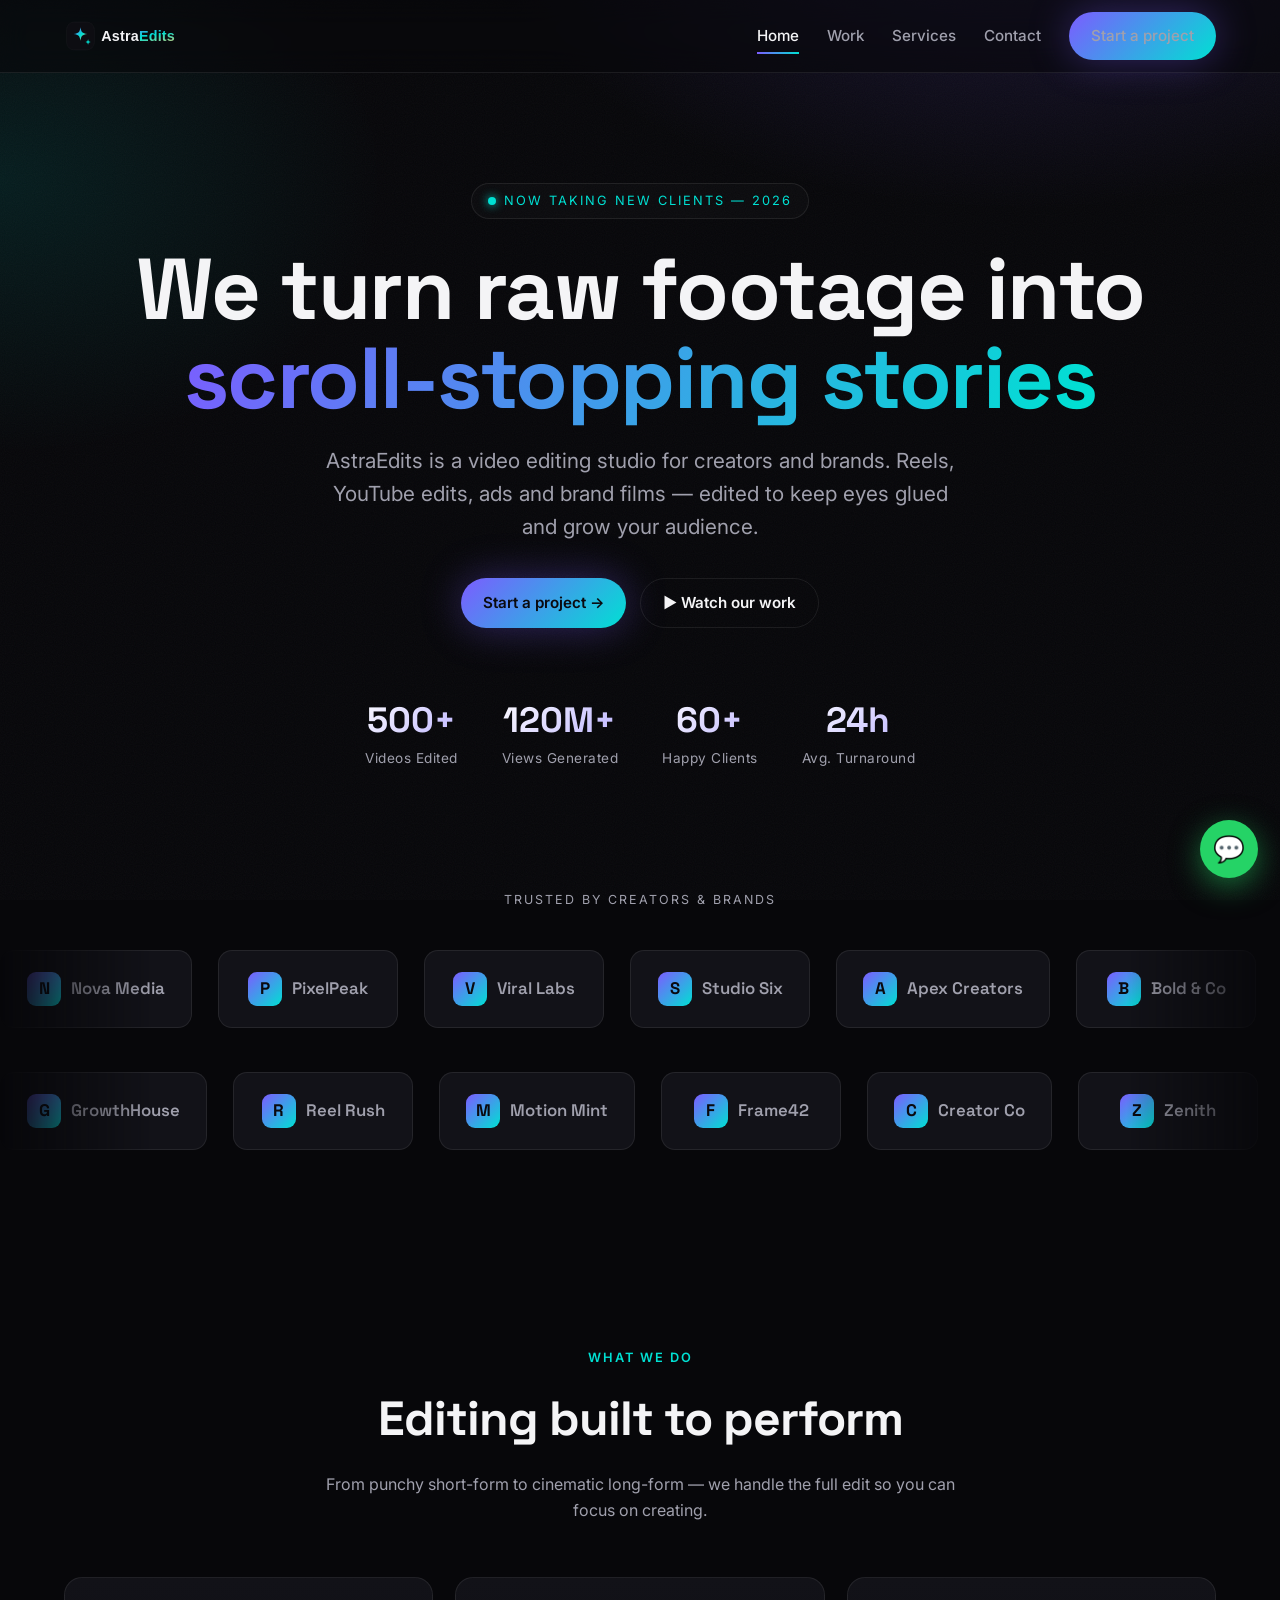
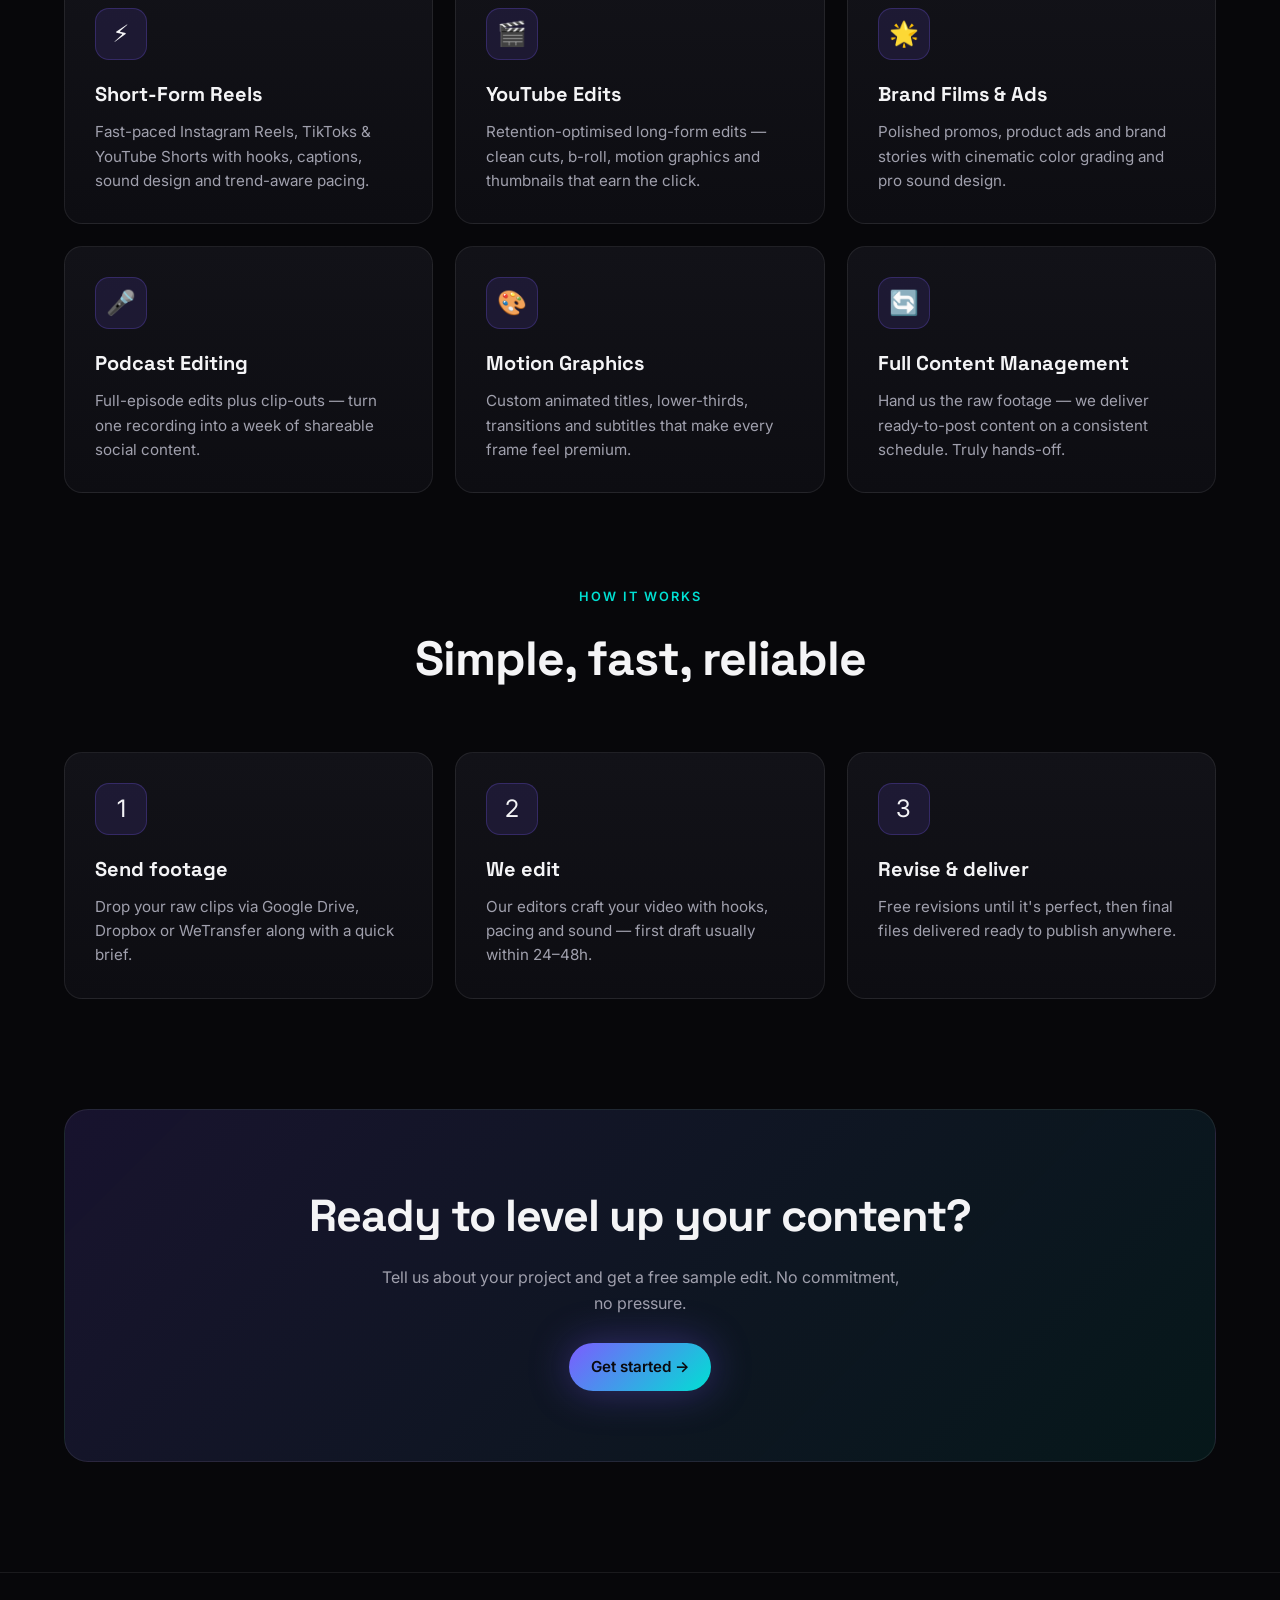
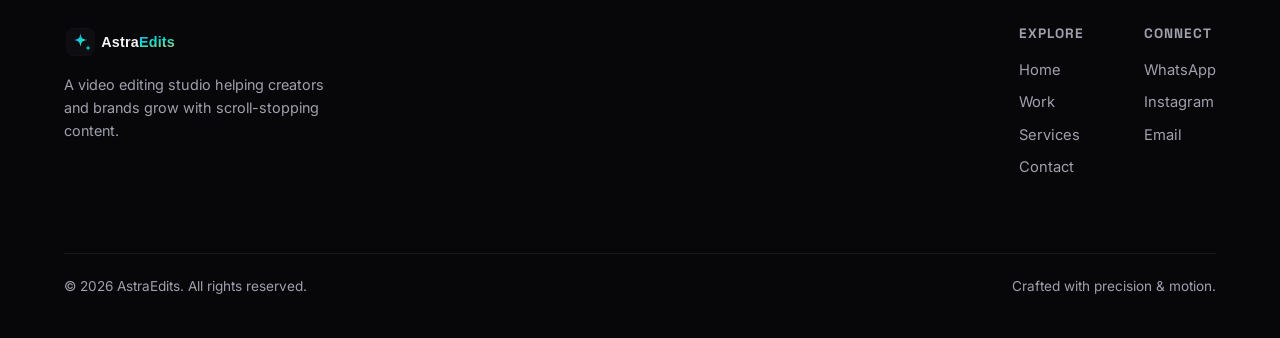
==== index.html @ 901278cb "Add files via upload" ====
<!DOCTYPE html>
<html lang="en">
<head>
<meta charset="UTF-8">
<meta name="viewport" content="width=device-width, initial-scale=1.0">
<title>AstraEdits — Video Editing That Stops the Scroll</title>
<meta name="description" content="AstraEdits is a video editing agency crafting scroll-stopping reels, YouTube edits, and brand films for creators and businesses.">
<meta property="og:title" content="AstraEdits — Video Editing That Stops the Scroll">
<meta property="og:description" content="Scroll-stopping reels, YouTube edits, and brand films for creators and businesses.">
<meta property="og:type" content="website">
<link rel="icon" href="favicon.svg" type="image/svg+xml">
<link rel="preconnect" href="https://fonts.googleapis.com">
<link rel="preconnect" href="https://fonts.gstatic.com" crossorigin>
<link href="https://fonts.googleapis.com/css2?family=Inter:wght@400;500;600;700&family=Space+Grotesk:wght@500;600;700&display=swap" rel="stylesheet">
<link rel="stylesheet" href="styles.css">
</head>
<body>

<!-- NAV -->
<nav class="nav">
  <div class="wrap">
    <a href="index.html" class="brand"><img src="logo.svg" alt="AstraEdits" style="height:38px;width:auto"></a>
    <div class="nav-links">
      <a href="index.html" class="active">Home</a>
      <a href="work.html">Work</a>
      <a href="index.html#services">Services</a>
      <a href="contact.html">Contact</a>
      <a href="contact.html" class="btn">Start a project</a>
    </div>
    <button class="hamb" aria-label="Menu">&#9776;</button>
  </div>
</nav>

<!-- HERO -->
<header class="hero">
  <div class="wrap">
    <span class="eyebrow reveal"><span class="live"></span> Now taking new clients — 2026</span>
    <h1 class="reveal">We turn raw footage into<br><span class="g">scroll-stopping stories</span></h1>
    <p class="lead reveal">AstraEdits is a video editing studio for creators and brands. Reels, YouTube edits, ads and brand films — edited to keep eyes glued and grow your audience.</p>
    <div class="hero-cta reveal">
      <a href="contact.html" class="btn">Start a project &rarr;</a>
      <a href="work.html" class="btn btn-ghost">&#9654; Watch our work</a>
    </div>
    <div class="hero-stats">
      <div class="s reveal"><div class="num" data-count="500" data-suffix="+">0</div><div class="lbl">Videos Edited</div></div>
      <div class="s reveal"><div class="num" data-count="120" data-suffix="M+">0</div><div class="lbl">Views Generated</div></div>
      <div class="s reveal"><div class="num" data-count="60" data-suffix="+">0</div><div class="lbl">Happy Clients</div></div>
      <div class="s reveal"><div class="num" data-count="24" data-suffix="h">0</div><div class="lbl">Avg. Turnaround</div></div>
    </div>
  </div>
</header>

<!-- CLIENT LOGO MARQUEE -->
<section class="section-pad" style="padding-top:30px">
  <div class="wrap">
    <p class="reveal" style="text-align:center;color:var(--muted);letter-spacing:2px;text-transform:uppercase;font-size:.78rem;margin-bottom:26px">Trusted by creators &amp; brands</p>
  </div>
  <div class="marquee reveal">
    <div class="marquee-track">
      <!-- Replace chip text/badges with real client logos (swap .badge + text for <img class="thumb">) -->
      <div class="logo-chip"><span class="badge">N</span> Nova Media</div>
      <div class="logo-chip"><span class="badge">P</span> PixelPeak</div>
      <div class="logo-chip"><span class="badge">V</span> Viral Labs</div>
      <div class="logo-chip"><span class="badge">S</span> Studio Six</div>
      <div class="logo-chip"><span class="badge">A</span> Apex Creators</div>
      <div class="logo-chip"><span class="badge">B</span> Bold &amp; Co</div>
      <div class="logo-chip"><span class="badge">L</span> Lumen</div>
      <!-- duplicate set for seamless loop -->
      <div class="logo-chip"><span class="badge">N</span> Nova Media</div>
      <div class="logo-chip"><span class="badge">P</span> PixelPeak</div>
      <div class="logo-chip"><span class="badge">V</span> Viral Labs</div>
      <div class="logo-chip"><span class="badge">S</span> Studio Six</div>
      <div class="logo-chip"><span class="badge">A</span> Apex Creators</div>
      <div class="logo-chip"><span class="badge">B</span> Bold &amp; Co</div>
      <div class="logo-chip"><span class="badge">L</span> Lumen</div>
    </div>
  </div>
  <div class="marquee rev reveal" style="margin-top:16px">
    <div class="marquee-track">
      <div class="logo-chip"><span class="badge">G</span> GrowthHouse</div>
      <div class="logo-chip"><span class="badge">R</span> Reel Rush</div>
      <div class="logo-chip"><span class="badge">M</span> Motion Mint</div>
      <div class="logo-chip"><span class="badge">F</span> Frame42</div>
      <div class="logo-chip"><span class="badge">C</span> Creator Co</div>
      <div class="logo-chip"><span class="badge">Z</span> Zenith</div>
      <div class="logo-chip"><span class="badge">G</span> GrowthHouse</div>
      <div class="logo-chip"><span class="badge">R</span> Reel Rush</div>
      <div class="logo-chip"><span class="badge">M</span> Motion Mint</div>
      <div class="logo-chip"><span class="badge">F</span> Frame42</div>
      <div class="logo-chip"><span class="badge">C</span> Creator Co</div>
      <div class="logo-chip"><span class="badge">Z</span> Zenith</div>
    </div>
  </div>
</section>

<!-- SERVICES -->
<section class="section-pad" id="services">
  <div class="wrap">
    <div class="sec-head reveal">
      <span class="kicker">What we do</span>
      <h2>Editing built to perform</h2>
      <p>From punchy short-form to cinematic long-form — we handle the full edit so you can focus on creating.</p>
    </div>
    <div class="grid-3">
      <div class="card reveal"><div class="ico">&#9889;</div><h3>Short-Form Reels</h3><p>Fast-paced Instagram Reels, TikToks &amp; YouTube Shorts with hooks, captions, sound design and trend-aware pacing.</p></div>
      <div class="card reveal"><div class="ico">&#127916;</div><h3>YouTube Edits</h3><p>Retention-optimised long-form edits — clean cuts, b-roll, motion graphics and thumbnails that earn the click.</p></div>
      <div class="card reveal"><div class="ico">&#127775;</div><h3>Brand Films &amp; Ads</h3><p>Polished promos, product ads and brand stories with cinematic color grading and pro sound design.</p></div>
      <div class="card reveal"><div class="ico">&#127908;</div><h3>Podcast Editing</h3><p>Full-episode edits plus clip-outs — turn one recording into a week of shareable social content.</p></div>
      <div class="card reveal"><div class="ico">&#127912;</div><h3>Motion Graphics</h3><p>Custom animated titles, lower-thirds, transitions and subtitles that make every frame feel premium.</p></div>
      <div class="card reveal"><div class="ico">&#128260;</div><h3>Full Content Management</h3><p>Hand us the raw footage — we deliver ready-to-post content on a consistent schedule. Truly hands-off.</p></div>
    </div>
  </div>
</section>

<!-- PROCESS -->
<section class="section-pad" style="padding-top:0">
  <div class="wrap">
    <div class="sec-head reveal">
      <span class="kicker">How it works</span>
      <h2>Simple, fast, reliable</h2>
    </div>
    <div class="grid-3">
      <div class="card reveal"><div class="ico">1</div><h3>Send footage</h3><p>Drop your raw clips via Google Drive, Dropbox or WeTransfer along with a quick brief.</p></div>
      <div class="card reveal"><div class="ico">2</div><h3>We edit</h3><p>Our editors craft your video with hooks, pacing and sound — first draft usually within 24–48h.</p></div>
      <div class="card reveal"><div class="ico">3</div><h3>Revise &amp; deliver</h3><p>Free revisions until it's perfect, then final files delivered ready to publish anywhere.</p></div>
    </div>
  </div>
</section>

<!-- CTA BAND -->
<section class="section-pad" style="padding-top:0">
  <div class="wrap">
    <div class="cta-band reveal">
      <h2>Ready to level up your content?</h2>
      <p>Tell us about your project and get a free sample edit. No commitment, no pressure.</p>
      <a href="contact.html" class="btn">Get started &rarr;</a>
    </div>
  </div>
</section>

<!-- FOOTER -->
<footer class="footer">
  <div class="wrap">
    <div>
      <a href="index.html" class="brand"><img src="logo.svg" alt="AstraEdits" style="height:38px;width:auto"></a>
      <p class="muted">A video editing studio helping creators and brands grow with scroll-stopping content.</p>
    </div>
    <div class="cols">
      <div><h5>Explore</h5><a href="index.html">Home</a><a href="work.html">Work</a><a href="index.html#services">Services</a><a href="contact.html">Contact</a></div>
      <div><h5>Connect</h5>
        <a href="https://wa.me/919149045423" target="_blank" rel="noopener">WhatsApp</a>
        <a href="https://instagram.com/astraeditzz" target="_blank" rel="noopener">Instagram</a>
        <a href="mailto:satyam@astraedits.com">Email</a>
      </div>
    </div>
    <div class="copy">
      <span>&copy; 2026 AstraEdits. All rights reserved.</span>
      <span>Crafted with precision &amp; motion.</span>
    </div>
  </div>
</footer>

<a href="https://wa.me/919149045423" class="fab" target="_blank" rel="noopener" aria-label="Chat on WhatsApp">&#128172;</a>

<script src="script.js"></script>
</body>
</html>
---- styles.css ----
/* ===== AstraEdits — Dark Cinematic Theme ===== */
:root{
  --bg:#07070a;
  --bg-2:#0d0d12;
  --surface:#121218;
  --surface-2:#17171f;
  --border:rgba(255,255,255,.08);
  --text:#f4f4f6;
  --muted:#a0a0ad;
  --gold:#e9c46a;
  --accent:#7c5cff;      /* electric violet */
  --accent-2:#00e0d3;    /* cyan */
  --glow:0 0 40px rgba(124,92,255,.35);
  --radius:18px;
  --maxw:1200px;
  --font:'Inter',system-ui,-apple-system,Segoe UI,Roboto,sans-serif;
  --display:'Space Grotesk','Inter',sans-serif;
}

*{box-sizing:border-box;margin:0;padding:0}
html{scroll-behavior:smooth}
body{
  font-family:var(--font);
  background:var(--bg);
  color:var(--text);
  line-height:1.6;
  overflow-x:hidden;
  -webkit-font-smoothing:antialiased;
}
a{color:inherit;text-decoration:none}
img{max-width:100%;display:block}
.wrap{max-width:var(--maxw);margin:0 auto;padding:0 24px}
section{position:relative}

/* subtle animated grain / gradient backdrop */
body::before{
  content:"";position:fixed;inset:0;z-index:-2;
  background:
    radial-gradient(900px 500px at 80% -10%, rgba(124,92,255,.18), transparent 60%),
    radial-gradient(700px 500px at 0% 20%, rgba(0,224,211,.10), transparent 55%),
    var(--bg);
}
body::after{
  content:"";position:fixed;inset:0;z-index:-1;opacity:.04;pointer-events:none;
  background-image:url("data:image/svg+xml,%3Csvg xmlns='http://www.w3.org/2000/svg' width='120' height='120'%3E%3Cfilter id='n'%3E%3CfeTurbulence type='fractalNoise' baseFrequency='.9' numOctaves='2'/%3E%3C/filter%3E%3Crect width='100%25' height='100%25' filter='url(%23n)'/%3E%3C/svg%3E");
}

/* ===== Nav ===== */
.nav{
  position:sticky;top:0;z-index:50;
  backdrop-filter:blur(14px);
  background:rgba(7,7,10,.6);
  border-bottom:1px solid var(--border);
}
.nav .wrap{display:flex;align-items:center;justify-content:space-between;height:72px}
.brand{display:flex;align-items:center;gap:10px;font-family:var(--display);font-weight:700;font-size:1.25rem;letter-spacing:.5px}
.brand .dot{width:11px;height:11px;border-radius:50%;background:linear-gradient(135deg,var(--accent),var(--accent-2));box-shadow:var(--glow)}
.brand span{background:linear-gradient(135deg,#fff,#c9c2ff);-webkit-background-clip:text;background-clip:text;-webkit-text-fill-color:transparent}
.nav-links{display:flex;align-items:center;gap:28px}
.nav-links a{color:var(--muted);font-size:.95rem;font-weight:500;transition:color .2s;position:relative}
.nav-links a:hover,.nav-links a.active{color:var(--text)}
.nav-links a.active::after{content:"";position:absolute;left:0;bottom:-6px;width:100%;height:2px;background:linear-gradient(90deg,var(--accent),var(--accent-2))}
.btn{
  display:inline-flex;align-items:center;gap:8px;
  padding:12px 22px;border-radius:999px;font-weight:600;font-size:.95rem;
  background:linear-gradient(135deg,var(--accent),var(--accent-2));color:#0a0a0f;
  transition:transform .2s,box-shadow .2s;box-shadow:var(--glow);cursor:pointer;border:none;
}
.btn:hover{transform:translateY(-2px);box-shadow:0 8px 40px rgba(124,92,255,.5)}
.btn-ghost{background:transparent;color:var(--text);border:1px solid var(--border);box-shadow:none}
.btn-ghost:hover{border-color:var(--accent);box-shadow:none}
.hamb{display:none;background:none;border:none;color:var(--text);font-size:1.6rem;cursor:pointer}

/* ===== Hero ===== */
.hero{padding:110px 0 90px;text-align:center;overflow:hidden}
.eyebrow{
  display:inline-flex;align-items:center;gap:8px;font-size:.8rem;letter-spacing:2px;text-transform:uppercase;
  color:var(--accent-2);border:1px solid var(--border);padding:7px 16px;border-radius:999px;margin-bottom:26px;
  background:rgba(255,255,255,.02)
}
.eyebrow .live{width:8px;height:8px;border-radius:50%;background:var(--accent-2);box-shadow:0 0 10px var(--accent-2);animation:pulse 1.6s infinite}
@keyframes pulse{50%{opacity:.35}}
.hero h1{
  font-family:var(--display);font-weight:700;line-height:1.02;letter-spacing:-1.5px;
  font-size:clamp(2.6rem,7vw,5.4rem);margin-bottom:22px;
}
.hero h1 .g{background:linear-gradient(120deg,var(--accent),var(--accent-2),var(--gold));-webkit-background-clip:text;background-clip:text;-webkit-text-fill-color:transparent;background-size:200% auto;animation:shimmer 6s linear infinite}
@keyframes shimmer{to{background-position:200% center}}
.hero p.lead{font-size:clamp(1.05rem,2vw,1.3rem);color:var(--muted);max-width:640px;margin:0 auto 34px}
.hero-cta{display:flex;gap:14px;justify-content:center;flex-wrap:wrap}
.hero-stats{display:flex;gap:44px;justify-content:center;flex-wrap:wrap;margin-top:64px}
.hero-stats .s{text-align:center}
.hero-stats .num{font-family:var(--display);font-size:2.2rem;font-weight:700;background:linear-gradient(135deg,#fff,#b9b0ff);-webkit-background-clip:text;background-clip:text;-webkit-text-fill-color:transparent}
.hero-stats .lbl{font-size:.85rem;color:var(--muted);letter-spacing:.5px}

/* reveal on scroll */
.reveal{opacity:0;transform:translateY(30px);transition:opacity .7s ease,transform .7s ease}
.reveal.in{opacity:1;transform:none}

/* ===== Section headings ===== */
.sec-head{text-align:center;max-width:640px;margin:0 auto 54px}
.sec-head .kicker{color:var(--accent-2);font-size:.8rem;letter-spacing:2px;text-transform:uppercase;font-weight:600}
.sec-head h2{font-family:var(--display);font-size:clamp(2rem,4vw,3rem);letter-spacing:-1px;margin:12px 0 14px}
.sec-head p{color:var(--muted)}
.section-pad{padding:90px 0}

/* ===== Services ===== */
.grid-3{display:grid;grid-template-columns:repeat(3,1fr);gap:22px}
.card{
  background:linear-gradient(180deg,var(--surface),var(--bg-2));
  border:1px solid var(--border);border-radius:var(--radius);padding:30px;
  transition:transform .3s,border-color .3s,box-shadow .3s;
}
.card:hover{transform:translateY(-6px);border-color:rgba(124,92,255,.4);box-shadow:0 20px 50px rgba(0,0,0,.5)}
.card .ico{width:52px;height:52px;border-radius:14px;display:grid;place-items:center;font-size:1.5rem;margin-bottom:18px;background:rgba(124,92,255,.12);border:1px solid rgba(124,92,255,.25)}
.card h3{font-family:var(--display);font-size:1.25rem;margin-bottom:10px}
.card p{color:var(--muted);font-size:.95rem}

/* ===== Client logo marquee ===== */
.marquee{overflow:hidden;position:relative;padding:14px 0;-webkit-mask-image:linear-gradient(90deg,transparent,#000 12%,#000 88%,transparent);mask-image:linear-gradient(90deg,transparent,#000 12%,#000 88%,transparent)}
.marquee-track{display:flex;gap:26px;width:max-content;animation:scroll 32s linear infinite}
.marquee:hover .marquee-track{animation-play-state:paused}
.marquee.rev .marquee-track{animation-direction:reverse;animation-duration:38s}
@keyframes scroll{to{transform:translateX(-50%)}}
.logo-chip{
  display:flex;align-items:center;justify-content:center;gap:10px;
  min-width:180px;height:78px;padding:0 26px;border-radius:14px;
  background:var(--surface);border:1px solid var(--border);
  font-family:var(--display);font-weight:600;color:var(--muted);font-size:1.05rem;
  transition:color .3s,border-color .3s;white-space:nowrap;
}
.logo-chip:hover{color:#fff;border-color:rgba(0,224,211,.4)}
.logo-chip .badge{width:34px;height:34px;border-radius:9px;display:grid;place-items:center;font-weight:700;color:#0a0a0f;background:linear-gradient(135deg,var(--accent),var(--accent-2))}

/* ===== Work grid ===== */
.work-grid{display:grid;grid-template-columns:repeat(3,1fr);gap:22px}
.filters{display:flex;gap:10px;justify-content:center;flex-wrap:wrap;margin-bottom:40px}
.filter{padding:9px 20px;border-radius:999px;border:1px solid var(--border);background:transparent;color:var(--muted);font-weight:500;cursor:pointer;font-size:.9rem;transition:all .2s}
.filter:hover{color:#fff}
.filter.active{background:linear-gradient(135deg,var(--accent),var(--accent-2));color:#0a0a0f;border-color:transparent}
.reel{
  position:relative;border-radius:var(--radius);overflow:hidden;border:1px solid var(--border);
  background:var(--surface);aspect-ratio:9/16;cursor:pointer;transition:transform .3s,box-shadow .3s;
}
.reel.wide{aspect-ratio:16/9}
.reel:hover{transform:translateY(-6px);box-shadow:0 24px 60px rgba(0,0,0,.6)}
.reel .thumb{position:absolute;inset:0;width:100%;height:100%;object-fit:cover}
.reel .ph{position:absolute;inset:0;display:grid;place-items:center;background:linear-gradient(135deg,#181826,#0e0e16)}
.reel .ph .play{width:64px;height:64px;border-radius:50%;display:grid;place-items:center;background:rgba(124,92,255,.85);box-shadow:var(--glow);transition:transform .3s}
.reel:hover .ph .play{transform:scale(1.12)}
.reel .meta{position:absolute;left:0;right:0;bottom:0;padding:18px;background:linear-gradient(0deg,rgba(0,0,0,.85),transparent);z-index:2}
.reel .meta .tag{font-size:.72rem;letter-spacing:1px;text-transform:uppercase;color:var(--accent-2)}
.reel .meta h4{font-family:var(--display);font-size:1.05rem}
.reel iframe{position:absolute;inset:0;width:100%;height:100%;border:0}
/* Instagram cover tiles (no hotlinkable thumbnail — branded cover instead) */
.reel.ig .ph{background:linear-gradient(155deg,#3a2258,#5a2442 52%,#191521)}
.reel.ig:nth-of-type(3n+2) .ph{background:linear-gradient(155deg,#22345f,#3a2456 52%,#161520)}
.reel.ig:nth-of-type(3n) .ph{background:linear-gradient(155deg,#4d2340,#6a3a24 52%,#171420)}
.reel.ig .ph::before{
  content:"";position:absolute;inset:0;pointer-events:none;opacity:.32;
  background-image:url("data:image/svg+xml,%3Csvg xmlns='http://www.w3.org/2000/svg' viewBox='0 0 24 24' fill='none' stroke='white' stroke-width='1.5'%3E%3Crect x='2' y='2' width='20' height='20' rx='5.5'/%3E%3Ccircle cx='12' cy='12' r='4'/%3E%3Ccircle cx='17.5' cy='6.5' r='1' fill='white' stroke='none'/%3E%3C/svg%3E");
  background-repeat:no-repeat;background-position:center 38%;background-size:56px;
}
.reel.ig .ph .play{background:linear-gradient(135deg,#e1306c,#833ab4);box-shadow:0 0 30px rgba(225,48,108,.45)}
.reel.ig .meta .tag{color:#ff9ecb}
.reel.ig::after{
  content:"Watch on Instagram";position:absolute;left:0;right:0;bottom:64px;text-align:center;
  font-size:.8rem;letter-spacing:.3px;color:rgba(255,255,255,.85);z-index:2;pointer-events:none;
  opacity:0;transition:opacity .3s;
}
.reel.ig:hover::after{opacity:1}

/* ===== Contact ===== */
.contact-grid{display:grid;grid-template-columns:repeat(3,1fr);gap:20px;margin-top:10px}
.contact-card{
  display:flex;flex-direction:column;align-items:flex-start;gap:14px;
  padding:30px;border-radius:var(--radius);border:1px solid var(--border);
  background:linear-gradient(180deg,var(--surface),var(--bg-2));transition:transform .3s,border-color .3s;
}
.contact-card:hover{transform:translateY(-6px)}
.contact-card.wa:hover{border-color:#25D366}
.contact-card.ig:hover{border-color:#E1306C}
.contact-card.mail:hover{border-color:var(--gold)}
.contact-card .ico{width:56px;height:56px;border-radius:14px;display:grid;place-items:center;font-size:1.6rem}
.contact-card.wa .ico{background:rgba(37,211,102,.14);color:#25D366}
.contact-card.ig .ico{background:rgba(225,48,108,.14);color:#E1306C}
.contact-card.mail .ico{background:rgba(233,196,106,.14);color:var(--gold)}
.contact-card h3{font-family:var(--display);font-size:1.2rem}
.contact-card p{color:var(--muted);font-size:.92rem}
.contact-card .val{font-weight:600;color:#fff}
.cta-band{
  text-align:center;padding:70px 30px;border-radius:24px;margin-top:20px;
  background:linear-gradient(135deg,rgba(124,92,255,.15),rgba(0,224,211,.08));border:1px solid var(--border);
}
.cta-band h2{font-family:var(--display);font-size:clamp(1.8rem,4vw,2.8rem);letter-spacing:-1px;margin-bottom:14px}
.cta-band p{color:var(--muted);max-width:520px;margin:0 auto 26px}

/* ===== Footer ===== */
.footer{border-top:1px solid var(--border);padding:50px 0 40px;margin-top:20px}
.footer .wrap{display:flex;justify-content:space-between;gap:30px;flex-wrap:wrap;align-items:flex-start}
.footer .muted{color:var(--muted);font-size:.9rem;max-width:280px;margin-top:12px}
.footer .cols{display:flex;gap:60px;flex-wrap:wrap}
.footer h5{font-family:var(--display);font-size:.85rem;letter-spacing:1px;text-transform:uppercase;color:var(--muted);margin-bottom:14px}
.footer a{display:block;color:var(--muted);font-size:.92rem;margin-bottom:9px;transition:color .2s}
.footer a:hover{color:#fff}
.footer .copy{width:100%;border-top:1px solid var(--border);margin-top:34px;padding-top:22px;color:var(--muted);font-size:.85rem;display:flex;justify-content:space-between;flex-wrap:wrap;gap:10px}

/* floating whatsapp */
.fab{position:fixed;right:22px;bottom:22px;z-index:60;width:58px;height:58px;border-radius:50%;background:#25D366;display:grid;place-items:center;box-shadow:0 8px 30px rgba(37,211,102,.5);transition:transform .2s;color:#fff;font-size:1.6rem}
.fab:hover{transform:scale(1.1)}

/* ===== Responsive ===== */
@media(max-width:900px){
  .grid-3,.work-grid,.contact-grid{grid-template-columns:1fr 1fr}
  .nav-links{position:fixed;inset:72px 0 auto 0;flex-direction:column;background:rgba(7,7,10,.97);padding:24px;gap:20px;border-bottom:1px solid var(--border);transform:translateY(-120%);transition:transform .3s;height:auto}
  .nav-links.open{transform:none}
  .hamb{display:block}
}
@media(max-width:620px){
  .grid-3,.work-grid,.contact-grid{grid-template-columns:1fr}
  .hero-stats{gap:28px}
  .footer .wrap{flex-direction:column}
}
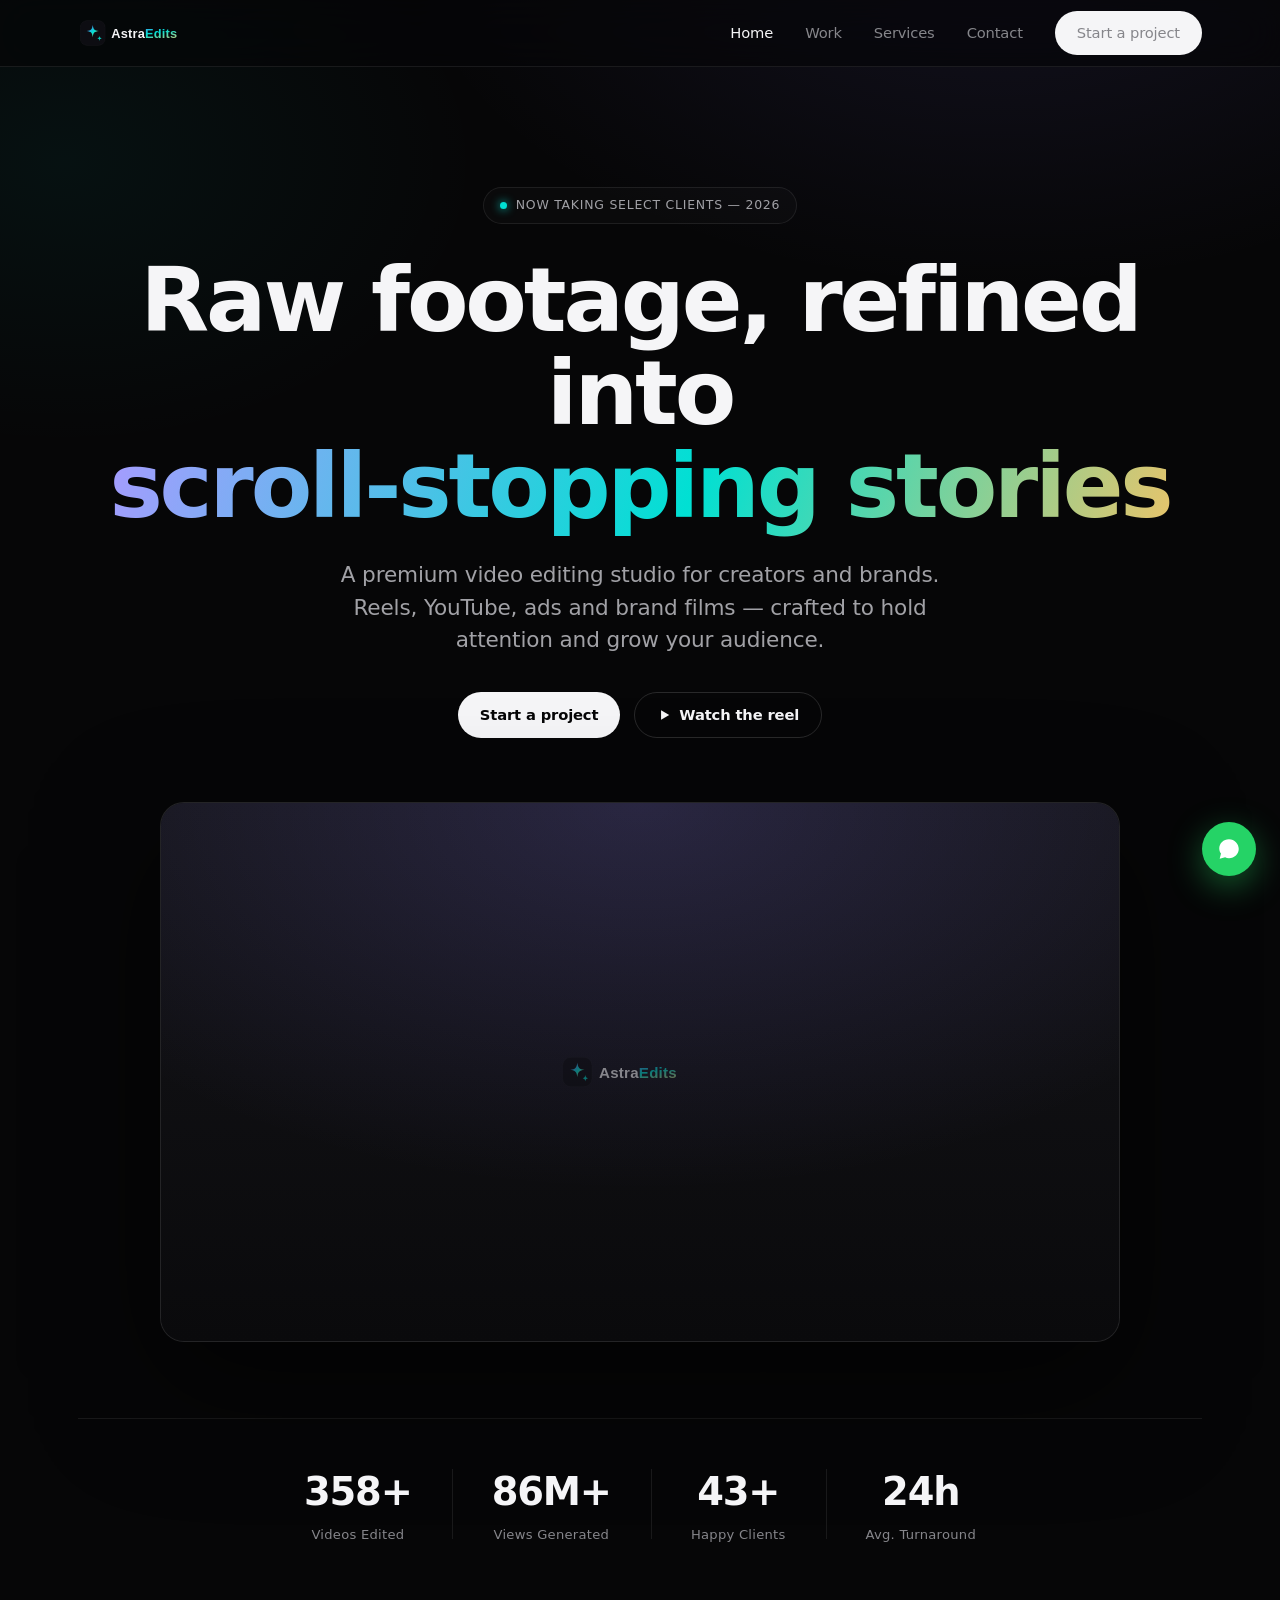
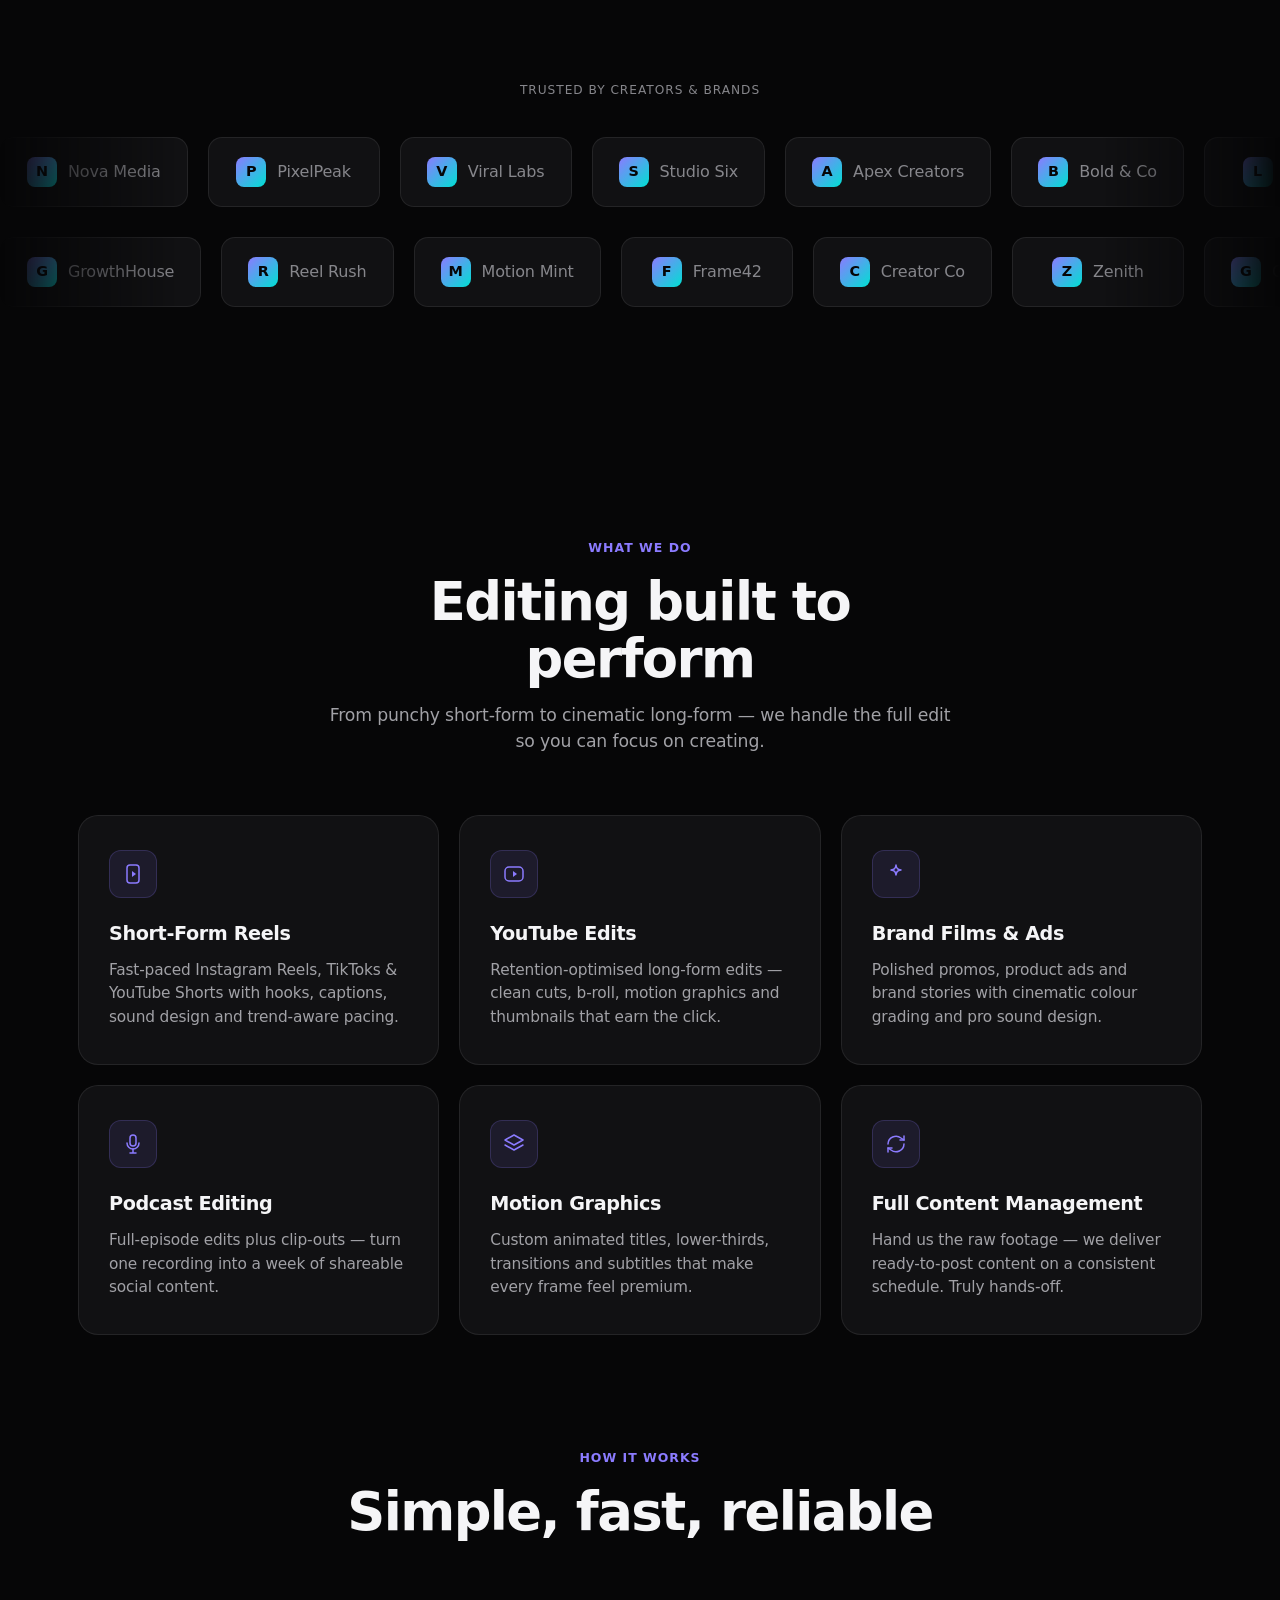
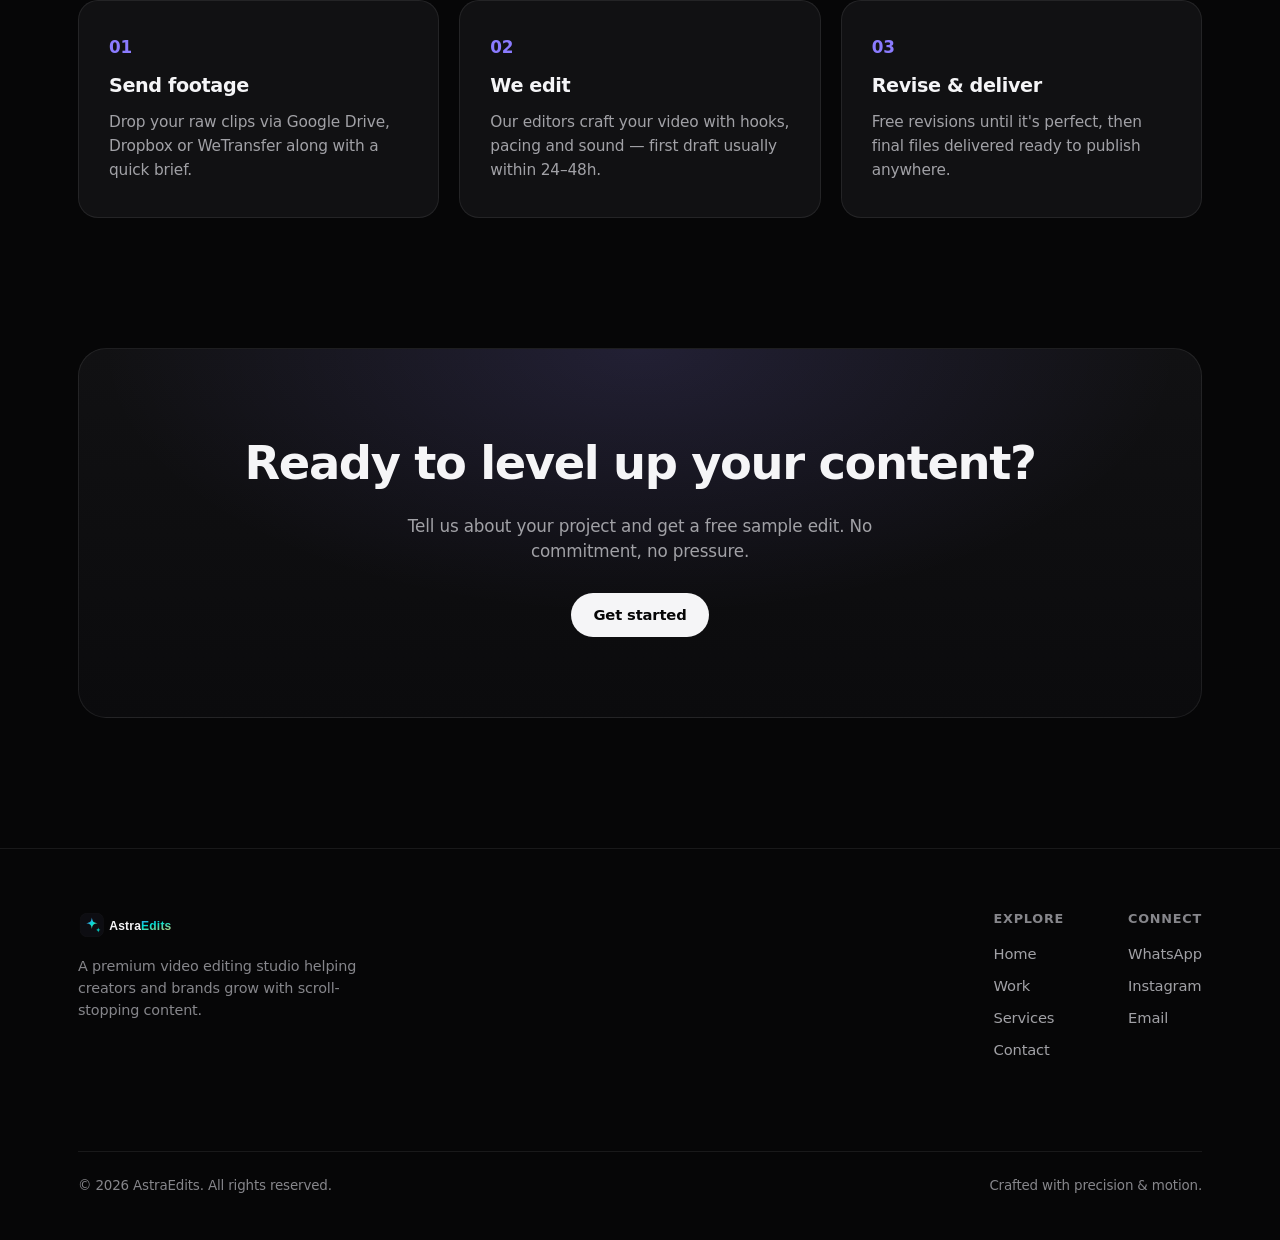
==== commit 9ab8eef4: "Add files via upload" ====
--- a/index.html
+++ b/index.html
@@ -3,15 +3,14 @@
 <head>
 <meta charset="UTF-8">
 <meta name="viewport" content="width=device-width, initial-scale=1.0">
-<title>AstraEdits — Video Editing That Stops the Scroll</title>
-<meta name="description" content="AstraEdits is a video editing agency crafting scroll-stopping reels, YouTube edits, and brand films for creators and businesses.">
-<meta property="og:title" content="AstraEdits — Video Editing That Stops the Scroll">
-<meta property="og:description" content="Scroll-stopping reels, YouTube edits, and brand films for creators and businesses.">
+<title>AstraEdits — Premium Video Editing for Creators &amp; Brands</title>
+<meta name="description" content="AstraEdits is a premium video editing studio crafting scroll-stopping reels, YouTube edits, and brand films for creators and businesses.">
+<meta property="og:title" content="AstraEdits — Premium Video Editing">
+<meta property="og:description" content="Scroll-stopping reels, YouTube edits, and brand films for creators and brands.">
 <meta property="og:type" content="website">
 <link rel="icon" href="favicon.svg" type="image/svg+xml">
-<link rel="preconnect" href="https://fonts.googleapis.com">
-<link rel="preconnect" href="https://fonts.gstatic.com" crossorigin>
-<link href="https://fonts.googleapis.com/css2?family=Inter:wght@400;500;600;700&family=Space+Grotesk:wght@500;600;700&display=swap" rel="stylesheet">
+<link rel="preconnect" href="https://api.fontshare.com" crossorigin>
+<link href="https://api.fontshare.com/v2/css?f[]=general-sans@300,400,500,600,700&display=swap" rel="stylesheet">
 <link rel="stylesheet" href="styles.css">
 </head>
 <body>
@@ -19,7 +18,7 @@
 <!-- NAV -->
 <nav class="nav">
   <div class="wrap">
-    <a href="index.html" class="brand"><img src="logo.svg" alt="AstraEdits" style="height:38px;width:auto"></a>
+    <a href="index.html" class="brand"><img src="logo.svg" alt="AstraEdits"></a>
     <div class="nav-links">
       <a href="index.html" class="active">Home</a>
       <a href="work.html">Work</a>
@@ -27,20 +26,29 @@
       <a href="contact.html">Contact</a>
       <a href="contact.html" class="btn">Start a project</a>
     </div>
-    <button class="hamb" aria-label="Menu">&#9776;</button>
+    <button class="hamb" aria-label="Menu"><svg viewBox="0 0 24 24" fill="none" stroke="currentColor" stroke-width="1.6" stroke-linecap="round"><path d="M4 7h16M4 12h16M4 17h16"/></svg></button>
   </div>
 </nav>
 
 <!-- HERO -->
 <header class="hero">
   <div class="wrap">
-    <span class="eyebrow reveal"><span class="live"></span> Now taking new clients — 2026</span>
-    <h1 class="reveal">We turn raw footage into<br><span class="g">scroll-stopping stories</span></h1>
-    <p class="lead reveal">AstraEdits is a video editing studio for creators and brands. Reels, YouTube edits, ads and brand films — edited to keep eyes glued and grow your audience.</p>
+    <span class="eyebrow reveal"><span class="live"></span> Now taking select clients — 2026</span>
+    <h1 class="reveal">Raw footage, refined into<br><span class="g">scroll-stopping stories</span></h1>
+    <p class="lead reveal">A premium video editing studio for creators and brands. Reels, YouTube, ads and brand films — crafted to hold attention and grow your audience.</p>
     <div class="hero-cta reveal">
-      <a href="contact.html" class="btn">Start a project &rarr;</a>
-      <a href="work.html" class="btn btn-ghost">&#9654; Watch our work</a>
+      <a href="contact.html" class="btn">Start a project</a>
+      <a href="work.html" class="btn btn-ghost"><svg viewBox="0 0 24 24" fill="currentColor" stroke="none" style="width:14px;height:14px"><path d="M7 4l14 8-14 8z"/></svg> Watch the reel</a>
     </div>
+
+    <!-- SHOWREEL — drop showreel.mp4 into the repo and it auto-plays here -->
+    <div class="hero-reel reveal">
+      <video autoplay muted loop playsinline preload="metadata">
+        <source src="showreel.mp4" type="video/mp4">
+      </video>
+      <div class="reel-fallback"><img src="logo.svg" alt="AstraEdits" style="height:40px;opacity:.5"></div>
+    </div>
+
     <div class="hero-stats">
       <div class="s reveal"><div class="num" data-count="500" data-suffix="+">0</div><div class="lbl">Videos Edited</div></div>
       <div class="s reveal"><div class="num" data-count="120" data-suffix="M+">0</div><div class="lbl">Views Generated</div></div>
@@ -51,9 +59,9 @@
 </header>
 
 <!-- CLIENT LOGO MARQUEE -->
-<section class="section-pad" style="padding-top:30px">
+<section class="section-pad" style="padding-top:40px">
   <div class="wrap">
-    <p class="reveal" style="text-align:center;color:var(--muted);letter-spacing:2px;text-transform:uppercase;font-size:.78rem;margin-bottom:26px">Trusted by creators &amp; brands</p>
+    <p class="reveal" style="text-align:center;color:var(--muted);letter-spacing:.08em;text-transform:uppercase;font-size:.76rem;margin-bottom:30px;font-weight:500">Trusted by creators &amp; brands</p>
   </div>
   <div class="marquee reveal">
     <div class="marquee-track">
@@ -65,7 +73,6 @@
       <div class="logo-chip"><span class="badge">A</span> Apex Creators</div>
       <div class="logo-chip"><span class="badge">B</span> Bold &amp; Co</div>
       <div class="logo-chip"><span class="badge">L</span> Lumen</div>
-      <!-- duplicate set for seamless loop -->
       <div class="logo-chip"><span class="badge">N</span> Nova Media</div>
       <div class="logo-chip"><span class="badge">P</span> PixelPeak</div>
       <div class="logo-chip"><span class="badge">V</span> Viral Labs</div>
@@ -75,7 +82,7 @@
       <div class="logo-chip"><span class="badge">L</span> Lumen</div>
     </div>
   </div>
-  <div class="marquee rev reveal" style="margin-top:16px">
+  <div class="marquee rev reveal" style="margin-top:14px">
     <div class="marquee-track">
       <div class="logo-chip"><span class="badge">G</span> GrowthHouse</div>
       <div class="logo-chip"><span class="badge">R</span> Reel Rush</div>
@@ -102,12 +109,30 @@
       <p>From punchy short-form to cinematic long-form — we handle the full edit so you can focus on creating.</p>
     </div>
     <div class="grid-3">
-      <div class="card reveal"><div class="ico">&#9889;</div><h3>Short-Form Reels</h3><p>Fast-paced Instagram Reels, TikToks &amp; YouTube Shorts with hooks, captions, sound design and trend-aware pacing.</p></div>
-      <div class="card reveal"><div class="ico">&#127916;</div><h3>YouTube Edits</h3><p>Retention-optimised long-form edits — clean cuts, b-roll, motion graphics and thumbnails that earn the click.</p></div>
-      <div class="card reveal"><div class="ico">&#127775;</div><h3>Brand Films &amp; Ads</h3><p>Polished promos, product ads and brand stories with cinematic color grading and pro sound design.</p></div>
-      <div class="card reveal"><div class="ico">&#127908;</div><h3>Podcast Editing</h3><p>Full-episode edits plus clip-outs — turn one recording into a week of shareable social content.</p></div>
-      <div class="card reveal"><div class="ico">&#127912;</div><h3>Motion Graphics</h3><p>Custom animated titles, lower-thirds, transitions and subtitles that make every frame feel premium.</p></div>
-      <div class="card reveal"><div class="ico">&#128260;</div><h3>Full Content Management</h3><p>Hand us the raw footage — we deliver ready-to-post content on a consistent schedule. Truly hands-off.</p></div>
+      <div class="card reveal">
+        <div class="ico"><svg class="icon" viewBox="0 0 24 24"><rect x="6" y="3" width="12" height="18" rx="3"/><path d="M11 9l4 3-4 3z" fill="currentColor" stroke="none"/></svg></div>
+        <h3>Short-Form Reels</h3><p>Fast-paced Instagram Reels, TikToks &amp; YouTube Shorts with hooks, captions, sound design and trend-aware pacing.</p>
+      </div>
+      <div class="card reveal">
+        <div class="ico"><svg class="icon" viewBox="0 0 24 24"><rect x="3" y="5" width="18" height="14" rx="4"/><path d="M11 9l4 3-4 3z" fill="currentColor" stroke="none"/></svg></div>
+        <h3>YouTube Edits</h3><p>Retention-optimised long-form edits — clean cuts, b-roll, motion graphics and thumbnails that earn the click.</p>
+      </div>
+      <div class="card reveal">
+        <div class="ico"><svg class="icon" viewBox="0 0 24 24"><path d="M12 3c.6 3.6 1.4 4.4 5 5-3.6.6-4.4 1.4-5 5-.6-3.6-1.4-4.4-5-5 3.6-.6 4.4-1.4 5-5z"/></svg></div>
+        <h3>Brand Films &amp; Ads</h3><p>Polished promos, product ads and brand stories with cinematic colour grading and pro sound design.</p>
+      </div>
+      <div class="card reveal">
+        <div class="ico"><svg class="icon" viewBox="0 0 24 24"><rect x="9" y="3" width="6" height="11" rx="3"/><path d="M6 11a6 6 0 0 0 12 0"/><path d="M12 17v4M9 21h6"/></svg></div>
+        <h3>Podcast Editing</h3><p>Full-episode edits plus clip-outs — turn one recording into a week of shareable social content.</p>
+      </div>
+      <div class="card reveal">
+        <div class="ico"><svg class="icon" viewBox="0 0 24 24"><path d="M12 3l9 5-9 5-9-5 9-5z"/><path d="M3 13l9 5 9-5"/></svg></div>
+        <h3>Motion Graphics</h3><p>Custom animated titles, lower-thirds, transitions and subtitles that make every frame feel premium.</p>
+      </div>
+      <div class="card reveal">
+        <div class="ico"><svg class="icon" viewBox="0 0 24 24"><path d="M4 12a8 8 0 0 1 13-6l3 2"/><path d="M20 4v4h-4"/><path d="M20 12a8 8 0 0 1-13 6l-3-2"/><path d="M4 20v-4h4"/></svg></div>
+        <h3>Full Content Management</h3><p>Hand us the raw footage — we deliver ready-to-post content on a consistent schedule. Truly hands-off.</p>
+      </div>
     </div>
   </div>
 </section>
@@ -120,9 +145,9 @@
       <h2>Simple, fast, reliable</h2>
     </div>
     <div class="grid-3">
-      <div class="card reveal"><div class="ico">1</div><h3>Send footage</h3><p>Drop your raw clips via Google Drive, Dropbox or WeTransfer along with a quick brief.</p></div>
-      <div class="card reveal"><div class="ico">2</div><h3>We edit</h3><p>Our editors craft your video with hooks, pacing and sound — first draft usually within 24–48h.</p></div>
-      <div class="card reveal"><div class="ico">3</div><h3>Revise &amp; deliver</h3><p>Free revisions until it's perfect, then final files delivered ready to publish anywhere.</p></div>
+      <div class="card reveal"><span class="step-num">01</span><h3 style="margin-top:12px">Send footage</h3><p>Drop your raw clips via Google Drive, Dropbox or WeTransfer along with a quick brief.</p></div>
+      <div class="card reveal"><span class="step-num">02</span><h3 style="margin-top:12px">We edit</h3><p>Our editors craft your video with hooks, pacing and sound — first draft usually within 24–48h.</p></div>
+      <div class="card reveal"><span class="step-num">03</span><h3 style="margin-top:12px">Revise &amp; deliver</h3><p>Free revisions until it's perfect, then final files delivered ready to publish anywhere.</p></div>
     </div>
   </div>
 </section>
@@ -133,7 +158,7 @@
     <div class="cta-band reveal">
       <h2>Ready to level up your content?</h2>
       <p>Tell us about your project and get a free sample edit. No commitment, no pressure.</p>
-      <a href="contact.html" class="btn">Get started &rarr;</a>
+      <a href="contact.html" class="btn">Get started</a>
     </div>
   </div>
 </section>
@@ -142,8 +167,8 @@
 <footer class="footer">
   <div class="wrap">
     <div>
-      <a href="index.html" class="brand"><img src="logo.svg" alt="AstraEdits" style="height:38px;width:auto"></a>
-      <p class="muted">A video editing studio helping creators and brands grow with scroll-stopping content.</p>
+      <a href="index.html" class="brand"><img src="logo.svg" alt="AstraEdits"></a>
+      <p class="muted">A premium video editing studio helping creators and brands grow with scroll-stopping content.</p>
     </div>
     <div class="cols">
       <div><h5>Explore</h5><a href="index.html">Home</a><a href="work.html">Work</a><a href="index.html#services">Services</a><a href="contact.html">Contact</a></div>
@@ -160,7 +185,7 @@
   </div>
 </footer>
 
-<a href="https://wa.me/919149045423" class="fab" target="_blank" rel="noopener" aria-label="Chat on WhatsApp">&#128172;</a>
+<a href="https://wa.me/919149045423" class="fab" target="_blank" rel="noopener" aria-label="Chat on WhatsApp"><svg viewBox="0 0 24 24"><path d="M12 3C6.9 3 3 6.9 3 11.5c0 1.7.6 3.3 1.6 4.7L3.4 21l5-1.3c1.1.5 2.3.8 3.6.8 5.1 0 9-3.9 9-8.5S17.1 3 12 3z"/></svg></a>
 
 <script src="script.js"></script>
 </body>
--- a/styles.css
+++ b/styles.css
@@ -1,223 +1,251 @@
-/* ===== AstraEdits — Dark Cinematic Theme ===== */
+/* ===== AstraEdits — Premium / Apple-inspired theme ===== */
 :root{
-  --bg:#07070a;
-  --bg-2:#0d0d12;
-  --surface:#121218;
-  --surface-2:#17171f;
+  --bg:#060607;
+  --bg-2:#0b0b0d;
+  --surface:#111113;
+  --surface-2:#161618;
   --border:rgba(255,255,255,.08);
-  --text:#f4f4f6;
-  --muted:#a0a0ad;
-  --gold:#e9c46a;
-  --accent:#7c5cff;      /* electric violet */
-  --accent-2:#00e0d3;    /* cyan */
-  --glow:0 0 40px rgba(124,92,255,.35);
-  --radius:18px;
-  --maxw:1200px;
-  --font:'Inter',system-ui,-apple-system,Segoe UI,Roboto,sans-serif;
-  --display:'Space Grotesk','Inter',sans-serif;
+  --hairline:rgba(255,255,255,.14);
+  --text:#f5f5f7;          /* Apple off-white */
+  --muted:#86868b;         /* Apple grey */
+  --muted-2:#a1a1a6;
+  --accent:#8b7bff;        /* refined violet */
+  --accent-2:#00e0d3;      /* cyan — logo gradient only */
+  --gold:#d8b877;          /* luxury hairline */
+  --radius:20px;
+  --radius-sm:14px;
+  --maxw:1180px;
+  /* Apple uses its system font (SF Pro) — falls back to premium General Sans */
+  --font:-apple-system,BlinkMacSystemFont,'General Sans','Segoe UI',system-ui,sans-serif;
+  --ease:cubic-bezier(.22,1,.36,1);
 }
 
 *{box-sizing:border-box;margin:0;padding:0}
-html{scroll-behavior:smooth}
+html{scroll-behavior:smooth;-webkit-text-size-adjust:100%}
 body{
   font-family:var(--font);
   background:var(--bg);
   color:var(--text);
-  line-height:1.6;
+  line-height:1.5;
+  letter-spacing:-0.01em;
   overflow-x:hidden;
   -webkit-font-smoothing:antialiased;
+  text-rendering:optimizeLegibility;
 }
 a{color:inherit;text-decoration:none}
 img{max-width:100%;display:block}
-.wrap{max-width:var(--maxw);margin:0 auto;padding:0 24px}
+.wrap{max-width:var(--maxw);margin:0 auto;padding:0 28px}
 section{position:relative}
 
-/* subtle animated grain / gradient backdrop */
+/* soft ambient backdrop — very restrained */
 body::before{
   content:"";position:fixed;inset:0;z-index:-2;
   background:
-    radial-gradient(900px 500px at 80% -10%, rgba(124,92,255,.18), transparent 60%),
-    radial-gradient(700px 500px at 0% 20%, rgba(0,224,211,.10), transparent 55%),
+    radial-gradient(1000px 600px at 78% -8%, rgba(139,123,255,.10), transparent 60%),
+    radial-gradient(760px 520px at 5% 18%, rgba(0,224,211,.05), transparent 55%),
     var(--bg);
-}
-body::after{
-  content:"";position:fixed;inset:0;z-index:-1;opacity:.04;pointer-events:none;
-  background-image:url("data:image/svg+xml,%3Csvg xmlns='http://www.w3.org/2000/svg' width='120' height='120'%3E%3Cfilter id='n'%3E%3CfeTurbulence type='fractalNoise' baseFrequency='.9' numOctaves='2'/%3E%3C/filter%3E%3Crect width='100%25' height='100%25' filter='url(%23n)'/%3E%3C/svg%3E");
 }
 
 /* ===== Nav ===== */
 .nav{
   position:sticky;top:0;z-index:50;
-  backdrop-filter:blur(14px);
-  background:rgba(7,7,10,.6);
+  backdrop-filter:saturate(180%) blur(20px);
+  -webkit-backdrop-filter:saturate(180%) blur(20px);
+  background:rgba(6,6,7,.72);
   border-bottom:1px solid var(--border);
 }
-.nav .wrap{display:flex;align-items:center;justify-content:space-between;height:72px}
-.brand{display:flex;align-items:center;gap:10px;font-family:var(--display);font-weight:700;font-size:1.25rem;letter-spacing:.5px}
-.brand .dot{width:11px;height:11px;border-radius:50%;background:linear-gradient(135deg,var(--accent),var(--accent-2));box-shadow:var(--glow)}
-.brand span{background:linear-gradient(135deg,#fff,#c9c2ff);-webkit-background-clip:text;background-clip:text;-webkit-text-fill-color:transparent}
-.nav-links{display:flex;align-items:center;gap:28px}
-.nav-links a{color:var(--muted);font-size:.95rem;font-weight:500;transition:color .2s;position:relative}
+.nav .wrap{display:flex;align-items:center;justify-content:space-between;height:66px}
+.brand{display:flex;align-items:center}
+.brand img{height:34px;width:auto}
+.nav-links{display:flex;align-items:center;gap:32px}
+.nav-links a{color:var(--muted);font-size:.92rem;font-weight:500;transition:color .25s var(--ease);position:relative}
 .nav-links a:hover,.nav-links a.active{color:var(--text)}
-.nav-links a.active::after{content:"";position:absolute;left:0;bottom:-6px;width:100%;height:2px;background:linear-gradient(90deg,var(--accent),var(--accent-2))}
 .btn{
   display:inline-flex;align-items:center;gap:8px;
-  padding:12px 22px;border-radius:999px;font-weight:600;font-size:.95rem;
-  background:linear-gradient(135deg,var(--accent),var(--accent-2));color:#0a0a0f;
-  transition:transform .2s,box-shadow .2s;box-shadow:var(--glow);cursor:pointer;border:none;
-}
-.btn:hover{transform:translateY(-2px);box-shadow:0 8px 40px rgba(124,92,255,.5)}
-.btn-ghost{background:transparent;color:var(--text);border:1px solid var(--border);box-shadow:none}
-.btn-ghost:hover{border-color:var(--accent);box-shadow:none}
-.hamb{display:none;background:none;border:none;color:var(--text);font-size:1.6rem;cursor:pointer}
+  padding:11px 22px;border-radius:980px;font-weight:600;font-size:.92rem;letter-spacing:-0.01em;
+  background:var(--text);color:#060607;
+  transition:transform .25s var(--ease),background .25s var(--ease),opacity .25s var(--ease);
+  cursor:pointer;border:none;white-space:nowrap;
+}
+.btn:hover{transform:translateY(-1px);opacity:.92}
+.btn-ghost{background:transparent;color:var(--text);border:1px solid var(--hairline)}
+.btn-ghost:hover{background:rgba(255,255,255,.06);border-color:rgba(255,255,255,.28);opacity:1}
+.btn svg{width:17px;height:17px}
+.hamb{display:none;background:none;border:none;color:var(--text);cursor:pointer}
+.hamb svg{width:26px;height:26px}
+
+/* ===== Icons ===== */
+.icon{width:24px;height:24px;stroke:currentColor;fill:none;stroke-width:1.5;stroke-linecap:round;stroke-linejoin:round;display:block}
 
 /* ===== Hero ===== */
-.hero{padding:110px 0 90px;text-align:center;overflow:hidden}
+.hero{padding:120px 0 96px;text-align:center;position:relative;overflow:hidden}
 .eyebrow{
-  display:inline-flex;align-items:center;gap:8px;font-size:.8rem;letter-spacing:2px;text-transform:uppercase;
-  color:var(--accent-2);border:1px solid var(--border);padding:7px 16px;border-radius:999px;margin-bottom:26px;
-  background:rgba(255,255,255,.02)
-}
-.eyebrow .live{width:8px;height:8px;border-radius:50%;background:var(--accent-2);box-shadow:0 0 10px var(--accent-2);animation:pulse 1.6s infinite}
-@keyframes pulse{50%{opacity:.35}}
+  display:inline-flex;align-items:center;gap:9px;font-size:.78rem;letter-spacing:.06em;text-transform:uppercase;
+  color:var(--muted-2);border:1px solid var(--border);padding:8px 16px;border-radius:980px;margin-bottom:30px;
+  background:rgba(255,255,255,.02);font-weight:500;
+}
+.eyebrow .live{width:7px;height:7px;border-radius:50%;background:var(--accent-2);box-shadow:0 0 10px var(--accent-2);animation:pulse 1.8s infinite}
+@keyframes pulse{50%{opacity:.3}}
 .hero h1{
-  font-family:var(--display);font-weight:700;line-height:1.02;letter-spacing:-1.5px;
-  font-size:clamp(2.6rem,7vw,5.4rem);margin-bottom:22px;
-}
-.hero h1 .g{background:linear-gradient(120deg,var(--accent),var(--accent-2),var(--gold));-webkit-background-clip:text;background-clip:text;-webkit-text-fill-color:transparent;background-size:200% auto;animation:shimmer 6s linear infinite}
-@keyframes shimmer{to{background-position:200% center}}
-.hero p.lead{font-size:clamp(1.05rem,2vw,1.3rem);color:var(--muted);max-width:640px;margin:0 auto 34px}
+  font-weight:600;line-height:1.04;letter-spacing:-0.035em;
+  font-size:clamp(2.7rem,7.2vw,5.6rem);margin-bottom:26px;
+}
+.hero h1 .g{
+  background:linear-gradient(110deg,#a89bff,#00e0d3 55%,#e9c46a);
+  -webkit-background-clip:text;background-clip:text;-webkit-text-fill-color:transparent;
+}
+.hero p.lead{font-size:clamp(1.1rem,1.9vw,1.35rem);color:var(--muted-2);max-width:600px;margin:0 auto 36px;font-weight:400;line-height:1.5}
 .hero-cta{display:flex;gap:14px;justify-content:center;flex-wrap:wrap}
-.hero-stats{display:flex;gap:44px;justify-content:center;flex-wrap:wrap;margin-top:64px}
-.hero-stats .s{text-align:center}
-.hero-stats .num{font-family:var(--display);font-size:2.2rem;font-weight:700;background:linear-gradient(135deg,#fff,#b9b0ff);-webkit-background-clip:text;background-clip:text;-webkit-text-fill-color:transparent}
-.hero-stats .lbl{font-size:.85rem;color:var(--muted);letter-spacing:.5px}
+.hero-stats{display:flex;gap:0;justify-content:center;flex-wrap:wrap;margin-top:76px;border-top:1px solid var(--border);padding-top:44px}
+.hero-stats .s{text-align:center;padding:0 40px;position:relative}
+.hero-stats .s+.s::before{content:"";position:absolute;left:0;top:6px;bottom:6px;width:1px;background:var(--border)}
+.hero-stats .num{font-size:2.4rem;font-weight:600;letter-spacing:-0.03em}
+.hero-stats .lbl{font-size:.82rem;color:var(--muted);letter-spacing:.02em;margin-top:4px}
+
+/* showreel media frame in hero */
+.hero-reel{
+  max-width:960px;margin:64px auto 0;border-radius:24px;overflow:hidden;position:relative;
+  border:1px solid var(--border);background:var(--surface);aspect-ratio:16/9;
+  box-shadow:0 40px 120px rgba(0,0,0,.6);
+}
+.hero-reel video,.hero-reel iframe{position:absolute;inset:0;width:100%;height:100%;object-fit:cover;border:0;opacity:0;transition:opacity .7s var(--ease);z-index:2}
+.hero-reel video.loaded{opacity:1}
+.hero-reel .reel-fallback{position:absolute;inset:0;display:grid;place-items:center;
+  background:radial-gradient(120% 120% at 50% 0%, rgba(139,123,255,.18), transparent 60%),linear-gradient(180deg,#141418,#0a0a0c)}
+.hero-reel .reel-fallback span{color:var(--muted);font-size:.9rem;letter-spacing:.04em}
 
 /* reveal on scroll */
-.reveal{opacity:0;transform:translateY(30px);transition:opacity .7s ease,transform .7s ease}
+.reveal{opacity:0;transform:translateY(24px);transition:opacity .8s var(--ease),transform .8s var(--ease)}
 .reveal.in{opacity:1;transform:none}
 
 /* ===== Section headings ===== */
-.sec-head{text-align:center;max-width:640px;margin:0 auto 54px}
-.sec-head .kicker{color:var(--accent-2);font-size:.8rem;letter-spacing:2px;text-transform:uppercase;font-weight:600}
-.sec-head h2{font-family:var(--display);font-size:clamp(2rem,4vw,3rem);letter-spacing:-1px;margin:12px 0 14px}
-.sec-head p{color:var(--muted)}
-.section-pad{padding:90px 0}
-
-/* ===== Services ===== */
-.grid-3{display:grid;grid-template-columns:repeat(3,1fr);gap:22px}
+.sec-head{text-align:center;max-width:640px;margin:0 auto 60px}
+.sec-head .kicker{color:var(--accent);font-size:.78rem;letter-spacing:.08em;text-transform:uppercase;font-weight:600}
+.sec-head h2{font-size:clamp(2rem,4.4vw,3.3rem);letter-spacing:-0.03em;font-weight:600;margin:14px 0 16px;line-height:1.08}
+.sec-head p{color:var(--muted-2);font-size:1.08rem}
+.section-pad{padding:110px 0}
+
+/* ===== Cards / services ===== */
+.grid-3{display:grid;grid-template-columns:repeat(3,1fr);gap:20px}
 .card{
-  background:linear-gradient(180deg,var(--surface),var(--bg-2));
-  border:1px solid var(--border);border-radius:var(--radius);padding:30px;
-  transition:transform .3s,border-color .3s,box-shadow .3s;
-}
-.card:hover{transform:translateY(-6px);border-color:rgba(124,92,255,.4);box-shadow:0 20px 50px rgba(0,0,0,.5)}
-.card .ico{width:52px;height:52px;border-radius:14px;display:grid;place-items:center;font-size:1.5rem;margin-bottom:18px;background:rgba(124,92,255,.12);border:1px solid rgba(124,92,255,.25)}
-.card h3{font-family:var(--display);font-size:1.25rem;margin-bottom:10px}
-.card p{color:var(--muted);font-size:.95rem}
+  background:var(--surface);
+  border:1px solid var(--border);border-radius:var(--radius);padding:34px 30px;
+  transition:transform .4s var(--ease),border-color .4s var(--ease),background .4s var(--ease);
+}
+.card:hover{transform:translateY(-4px);border-color:var(--hairline);background:var(--surface-2)}
+.card .ico{
+  width:48px;height:48px;border-radius:12px;display:grid;place-items:center;margin-bottom:22px;
+  background:rgba(139,123,255,.10);border:1px solid rgba(139,123,255,.20);color:var(--accent);
+}
+.card .ico .icon{width:24px;height:24px}
+.card h3{font-size:1.2rem;font-weight:600;margin-bottom:10px;letter-spacing:-0.02em}
+.card p{color:var(--muted-2);font-size:.96rem;line-height:1.55}
+.card .step-num{font-size:1.05rem;font-weight:600;color:var(--accent)}
 
 /* ===== Client logo marquee ===== */
-.marquee{overflow:hidden;position:relative;padding:14px 0;-webkit-mask-image:linear-gradient(90deg,transparent,#000 12%,#000 88%,transparent);mask-image:linear-gradient(90deg,transparent,#000 12%,#000 88%,transparent)}
-.marquee-track{display:flex;gap:26px;width:max-content;animation:scroll 32s linear infinite}
+.marquee{overflow:hidden;position:relative;padding:8px 0;-webkit-mask-image:linear-gradient(90deg,transparent,#000 14%,#000 86%,transparent);mask-image:linear-gradient(90deg,transparent,#000 14%,#000 86%,transparent)}
+.marquee-track{display:flex;gap:20px;width:max-content;animation:scroll 38s linear infinite}
 .marquee:hover .marquee-track{animation-play-state:paused}
-.marquee.rev .marquee-track{animation-direction:reverse;animation-duration:38s}
+.marquee.rev .marquee-track{animation-direction:reverse;animation-duration:44s}
 @keyframes scroll{to{transform:translateX(-50%)}}
 .logo-chip{
-  display:flex;align-items:center;justify-content:center;gap:10px;
-  min-width:180px;height:78px;padding:0 26px;border-radius:14px;
+  display:flex;align-items:center;justify-content:center;gap:11px;
+  min-width:172px;height:70px;padding:0 26px;border-radius:var(--radius-sm);
   background:var(--surface);border:1px solid var(--border);
-  font-family:var(--display);font-weight:600;color:var(--muted);font-size:1.05rem;
+  font-weight:500;color:var(--muted);font-size:1rem;letter-spacing:-0.01em;
   transition:color .3s,border-color .3s;white-space:nowrap;
 }
-.logo-chip:hover{color:#fff;border-color:rgba(0,224,211,.4)}
-.logo-chip .badge{width:34px;height:34px;border-radius:9px;display:grid;place-items:center;font-weight:700;color:#0a0a0f;background:linear-gradient(135deg,var(--accent),var(--accent-2))}
+.logo-chip:hover{color:var(--text);border-color:var(--hairline)}
+.logo-chip .badge{width:30px;height:30px;border-radius:8px;display:grid;place-items:center;font-weight:600;font-size:.9rem;color:#060607;background:linear-gradient(135deg,var(--accent),var(--accent-2))}
 
 /* ===== Work grid ===== */
-.work-grid{display:grid;grid-template-columns:repeat(3,1fr);gap:22px}
-.filters{display:flex;gap:10px;justify-content:center;flex-wrap:wrap;margin-bottom:40px}
-.filter{padding:9px 20px;border-radius:999px;border:1px solid var(--border);background:transparent;color:var(--muted);font-weight:500;cursor:pointer;font-size:.9rem;transition:all .2s}
-.filter:hover{color:#fff}
-.filter.active{background:linear-gradient(135deg,var(--accent),var(--accent-2));color:#0a0a0f;border-color:transparent}
+.work-grid{display:grid;grid-template-columns:repeat(3,1fr);gap:20px}
+.filters{display:flex;gap:9px;justify-content:center;flex-wrap:wrap;margin-bottom:48px}
+.filter{padding:9px 20px;border-radius:980px;border:1px solid var(--border);background:transparent;color:var(--muted);font-weight:500;cursor:pointer;font-size:.9rem;transition:all .25s var(--ease)}
+.filter:hover{color:var(--text);border-color:var(--hairline)}
+.filter.active{background:var(--text);color:#060607;border-color:transparent}
 .reel{
   position:relative;border-radius:var(--radius);overflow:hidden;border:1px solid var(--border);
-  background:var(--surface);aspect-ratio:9/16;cursor:pointer;transition:transform .3s,box-shadow .3s;
+  background:var(--surface);aspect-ratio:9/16;cursor:pointer;transition:transform .4s var(--ease),box-shadow .4s var(--ease),border-color .4s var(--ease);
 }
 .reel.wide{aspect-ratio:16/9}
-.reel:hover{transform:translateY(-6px);box-shadow:0 24px 60px rgba(0,0,0,.6)}
+.reel:hover{transform:translateY(-4px);border-color:var(--hairline);box-shadow:0 30px 70px rgba(0,0,0,.55)}
 .reel .thumb{position:absolute;inset:0;width:100%;height:100%;object-fit:cover}
-.reel .ph{position:absolute;inset:0;display:grid;place-items:center;background:linear-gradient(135deg,#181826,#0e0e16)}
-.reel .ph .play{width:64px;height:64px;border-radius:50%;display:grid;place-items:center;background:rgba(124,92,255,.85);box-shadow:var(--glow);transition:transform .3s}
-.reel:hover .ph .play{transform:scale(1.12)}
-.reel .meta{position:absolute;left:0;right:0;bottom:0;padding:18px;background:linear-gradient(0deg,rgba(0,0,0,.85),transparent);z-index:2}
-.reel .meta .tag{font-size:.72rem;letter-spacing:1px;text-transform:uppercase;color:var(--accent-2)}
-.reel .meta h4{font-family:var(--display);font-size:1.05rem}
-.reel iframe{position:absolute;inset:0;width:100%;height:100%;border:0}
-/* Instagram cover tiles (no hotlinkable thumbnail — branded cover instead) */
-.reel.ig .ph{background:linear-gradient(155deg,#3a2258,#5a2442 52%,#191521)}
-.reel.ig:nth-of-type(3n+2) .ph{background:linear-gradient(155deg,#22345f,#3a2456 52%,#161520)}
-.reel.ig:nth-of-type(3n) .ph{background:linear-gradient(155deg,#4d2340,#6a3a24 52%,#171420)}
-.reel.ig .ph::before{
-  content:"";position:absolute;inset:0;pointer-events:none;opacity:.32;
-  background-image:url("data:image/svg+xml,%3Csvg xmlns='http://www.w3.org/2000/svg' viewBox='0 0 24 24' fill='none' stroke='white' stroke-width='1.5'%3E%3Crect x='2' y='2' width='20' height='20' rx='5.5'/%3E%3Ccircle cx='12' cy='12' r='4'/%3E%3Ccircle cx='17.5' cy='6.5' r='1' fill='white' stroke='none'/%3E%3C/svg%3E");
-  background-repeat:no-repeat;background-position:center 38%;background-size:56px;
-}
-.reel.ig .ph .play{background:linear-gradient(135deg,#e1306c,#833ab4);box-shadow:0 0 30px rgba(225,48,108,.45)}
-.reel.ig .meta .tag{color:#ff9ecb}
-.reel.ig::after{
-  content:"Watch on Instagram";position:absolute;left:0;right:0;bottom:64px;text-align:center;
-  font-size:.8rem;letter-spacing:.3px;color:rgba(255,255,255,.85);z-index:2;pointer-events:none;
-  opacity:0;transition:opacity .3s;
-}
-.reel.ig:hover::after{opacity:1}
+.reel video.thumb{background:#0a0a0c}
+.reel .ph{position:absolute;inset:0;display:grid;place-items:center;background:linear-gradient(160deg,#17171b,#0c0c0e)}
+.reel .ph .play{width:58px;height:58px;border-radius:50%;display:grid;place-items:center;background:rgba(255,255,255,.14);backdrop-filter:blur(6px);border:1px solid rgba(255,255,255,.25);transition:transform .35s var(--ease),background .35s}
+.reel .ph .play svg{width:22px;height:22px;stroke:#fff;fill:#fff}
+.reel:hover .ph .play{transform:scale(1.08);background:rgba(255,255,255,.22)}
+.reel .meta{position:absolute;left:0;right:0;bottom:0;padding:18px;background:linear-gradient(0deg,rgba(0,0,0,.82),transparent);z-index:3}
+.reel .meta .tag{font-size:.7rem;letter-spacing:.06em;text-transform:uppercase;color:var(--muted-2);font-weight:500}
+.reel .meta h4{font-size:1.02rem;font-weight:600;letter-spacing:-0.01em;margin-top:2px}
+.reel iframe{position:absolute;inset:0;width:100%;height:100%;border:0;z-index:4}
+
+/* Instagram cover tiles — refined branded cover */
+.reel.ig .ph{background:linear-gradient(160deg,#241a3a,#3a1f30 55%,#101014)}
+.reel.ig:nth-of-type(3n+2) .ph{background:linear-gradient(160deg,#182648,#2a1c3e 55%,#0e0e12)}
+.reel.ig:nth-of-type(3n) .ph{background:linear-gradient(160deg,#331a2e,#3f2a1c 55%,#101014)}
+.reel.ig .ph .play svg{stroke:#fff;fill:none;stroke-width:1.6}
+.reel.ig .meta .tag{color:#c9b8ff}
+.reel.ig .ig-glyph{position:absolute;top:0;left:0;right:0;bottom:34%;display:grid;place-items:center;opacity:.4;z-index:2;pointer-events:none}
+.reel.ig .ig-glyph svg{width:48px;height:48px;stroke:#fff;fill:none;stroke-width:1.4}
 
 /* ===== Contact ===== */
-.contact-grid{display:grid;grid-template-columns:repeat(3,1fr);gap:20px;margin-top:10px}
+.contact-grid{display:grid;grid-template-columns:repeat(3,1fr);gap:18px;margin-top:10px}
 .contact-card{
   display:flex;flex-direction:column;align-items:flex-start;gap:14px;
-  padding:30px;border-radius:var(--radius);border:1px solid var(--border);
-  background:linear-gradient(180deg,var(--surface),var(--bg-2));transition:transform .3s,border-color .3s;
-}
-.contact-card:hover{transform:translateY(-6px)}
-.contact-card.wa:hover{border-color:#25D366}
-.contact-card.ig:hover{border-color:#E1306C}
-.contact-card.mail:hover{border-color:var(--gold)}
-.contact-card .ico{width:56px;height:56px;border-radius:14px;display:grid;place-items:center;font-size:1.6rem}
-.contact-card.wa .ico{background:rgba(37,211,102,.14);color:#25D366}
-.contact-card.ig .ico{background:rgba(225,48,108,.14);color:#E1306C}
-.contact-card.mail .ico{background:rgba(233,196,106,.14);color:var(--gold)}
-.contact-card h3{font-family:var(--display);font-size:1.2rem}
-.contact-card p{color:var(--muted);font-size:.92rem}
-.contact-card .val{font-weight:600;color:#fff}
+  padding:32px;border-radius:var(--radius);border:1px solid var(--border);
+  background:var(--surface);transition:transform .4s var(--ease),border-color .4s var(--ease),background .4s var(--ease);
+}
+.contact-card:hover{transform:translateY(-4px);background:var(--surface-2)}
+.contact-card.wa:hover{border-color:rgba(37,211,102,.5)}
+.contact-card.ig:hover{border-color:rgba(225,48,108,.5)}
+.contact-card.mail:hover{border-color:rgba(216,184,119,.5)}
+.contact-card .ico{width:50px;height:50px;border-radius:13px;display:grid;place-items:center}
+.contact-card.wa .ico{background:rgba(37,211,102,.12);color:#25D366}
+.contact-card.ig .ico{background:rgba(225,48,108,.12);color:#E1306C}
+.contact-card.mail .ico{background:rgba(216,184,119,.12);color:var(--gold)}
+.contact-card .ico .icon{width:24px;height:24px}
+.contact-card h3{font-size:1.15rem;font-weight:600;letter-spacing:-0.02em}
+.contact-card p{color:var(--muted-2);font-size:.93rem;line-height:1.5}
+.contact-card .val{font-weight:600;color:var(--text);font-size:.95rem}
 .cta-band{
-  text-align:center;padding:70px 30px;border-radius:24px;margin-top:20px;
-  background:linear-gradient(135deg,rgba(124,92,255,.15),rgba(0,224,211,.08));border:1px solid var(--border);
-}
-.cta-band h2{font-family:var(--display);font-size:clamp(1.8rem,4vw,2.8rem);letter-spacing:-1px;margin-bottom:14px}
-.cta-band p{color:var(--muted);max-width:520px;margin:0 auto 26px}
+  text-align:center;padding:80px 30px;border-radius:28px;margin-top:20px;
+  background:linear-gradient(180deg,var(--surface),var(--bg-2));border:1px solid var(--border);position:relative;overflow:hidden;
+}
+.cta-band::before{content:"";position:absolute;inset:0;background:radial-gradient(80% 120% at 50% 0%, rgba(139,123,255,.14), transparent 60%);pointer-events:none}
+.cta-band h2{font-size:clamp(1.9rem,4vw,2.9rem);letter-spacing:-0.03em;font-weight:600;margin-bottom:16px;position:relative}
+.cta-band p{color:var(--muted-2);max-width:520px;margin:0 auto 28px;position:relative;font-size:1.05rem}
+.cta-band .btn{position:relative}
 
 /* ===== Footer ===== */
-.footer{border-top:1px solid var(--border);padding:50px 0 40px;margin-top:20px}
-.footer .wrap{display:flex;justify-content:space-between;gap:30px;flex-wrap:wrap;align-items:flex-start}
-.footer .muted{color:var(--muted);font-size:.9rem;max-width:280px;margin-top:12px}
-.footer .cols{display:flex;gap:60px;flex-wrap:wrap}
-.footer h5{font-family:var(--display);font-size:.85rem;letter-spacing:1px;text-transform:uppercase;color:var(--muted);margin-bottom:14px}
-.footer a{display:block;color:var(--muted);font-size:.92rem;margin-bottom:9px;transition:color .2s}
-.footer a:hover{color:#fff}
-.footer .copy{width:100%;border-top:1px solid var(--border);margin-top:34px;padding-top:22px;color:var(--muted);font-size:.85rem;display:flex;justify-content:space-between;flex-wrap:wrap;gap:10px}
+.footer{border-top:1px solid var(--border);padding:60px 0 44px;margin-top:20px}
+.footer .wrap{display:flex;justify-content:space-between;gap:40px;flex-wrap:wrap;align-items:flex-start}
+.footer .brand img{height:32px}
+.footer .muted{color:var(--muted);font-size:.9rem;max-width:280px;margin-top:14px;line-height:1.55}
+.footer .cols{display:flex;gap:64px;flex-wrap:wrap}
+.footer h5{font-size:.8rem;letter-spacing:.06em;text-transform:uppercase;color:var(--muted);margin-bottom:15px;font-weight:600}
+.footer a{display:block;color:var(--muted-2);font-size:.92rem;margin-bottom:10px;transition:color .25s}
+.footer a:hover{color:var(--text)}
+.footer .copy{width:100%;border-top:1px solid var(--border);margin-top:40px;padding-top:24px;color:var(--muted);font-size:.84rem;display:flex;justify-content:space-between;flex-wrap:wrap;gap:10px}
 
 /* floating whatsapp */
-.fab{position:fixed;right:22px;bottom:22px;z-index:60;width:58px;height:58px;border-radius:50%;background:#25D366;display:grid;place-items:center;box-shadow:0 8px 30px rgba(37,211,102,.5);transition:transform .2s;color:#fff;font-size:1.6rem}
-.fab:hover{transform:scale(1.1)}
+.fab{position:fixed;right:24px;bottom:24px;z-index:60;width:54px;height:54px;border-radius:50%;background:#25D366;display:grid;place-items:center;box-shadow:0 10px 34px rgba(37,211,102,.42);transition:transform .3s var(--ease);color:#fff}
+.fab svg{width:26px;height:26px;fill:#fff;stroke:none}
+.fab:hover{transform:scale(1.08)}
 
 /* ===== Responsive ===== */
 @media(max-width:900px){
   .grid-3,.work-grid,.contact-grid{grid-template-columns:1fr 1fr}
-  .nav-links{position:fixed;inset:72px 0 auto 0;flex-direction:column;background:rgba(7,7,10,.97);padding:24px;gap:20px;border-bottom:1px solid var(--border);transform:translateY(-120%);transition:transform .3s;height:auto}
+  .nav-links{position:fixed;inset:66px 0 auto 0;flex-direction:column;background:rgba(6,6,7,.98);backdrop-filter:blur(20px);padding:26px 28px;gap:22px;border-bottom:1px solid var(--border);transform:translateY(-130%);transition:transform .4s var(--ease);height:auto}
   .nav-links.open{transform:none}
   .hamb{display:block}
+  .hero-stats .s{padding:14px 26px}
 }
 @media(max-width:620px){
   .grid-3,.work-grid,.contact-grid{grid-template-columns:1fr}
-  .hero-stats{gap:28px}
+  .hero-stats{gap:0}
+  .hero-stats .s+.s::before{display:none}
   .footer .wrap{flex-direction:column}
-}
+  .section-pad{padding:80px 0}
+}
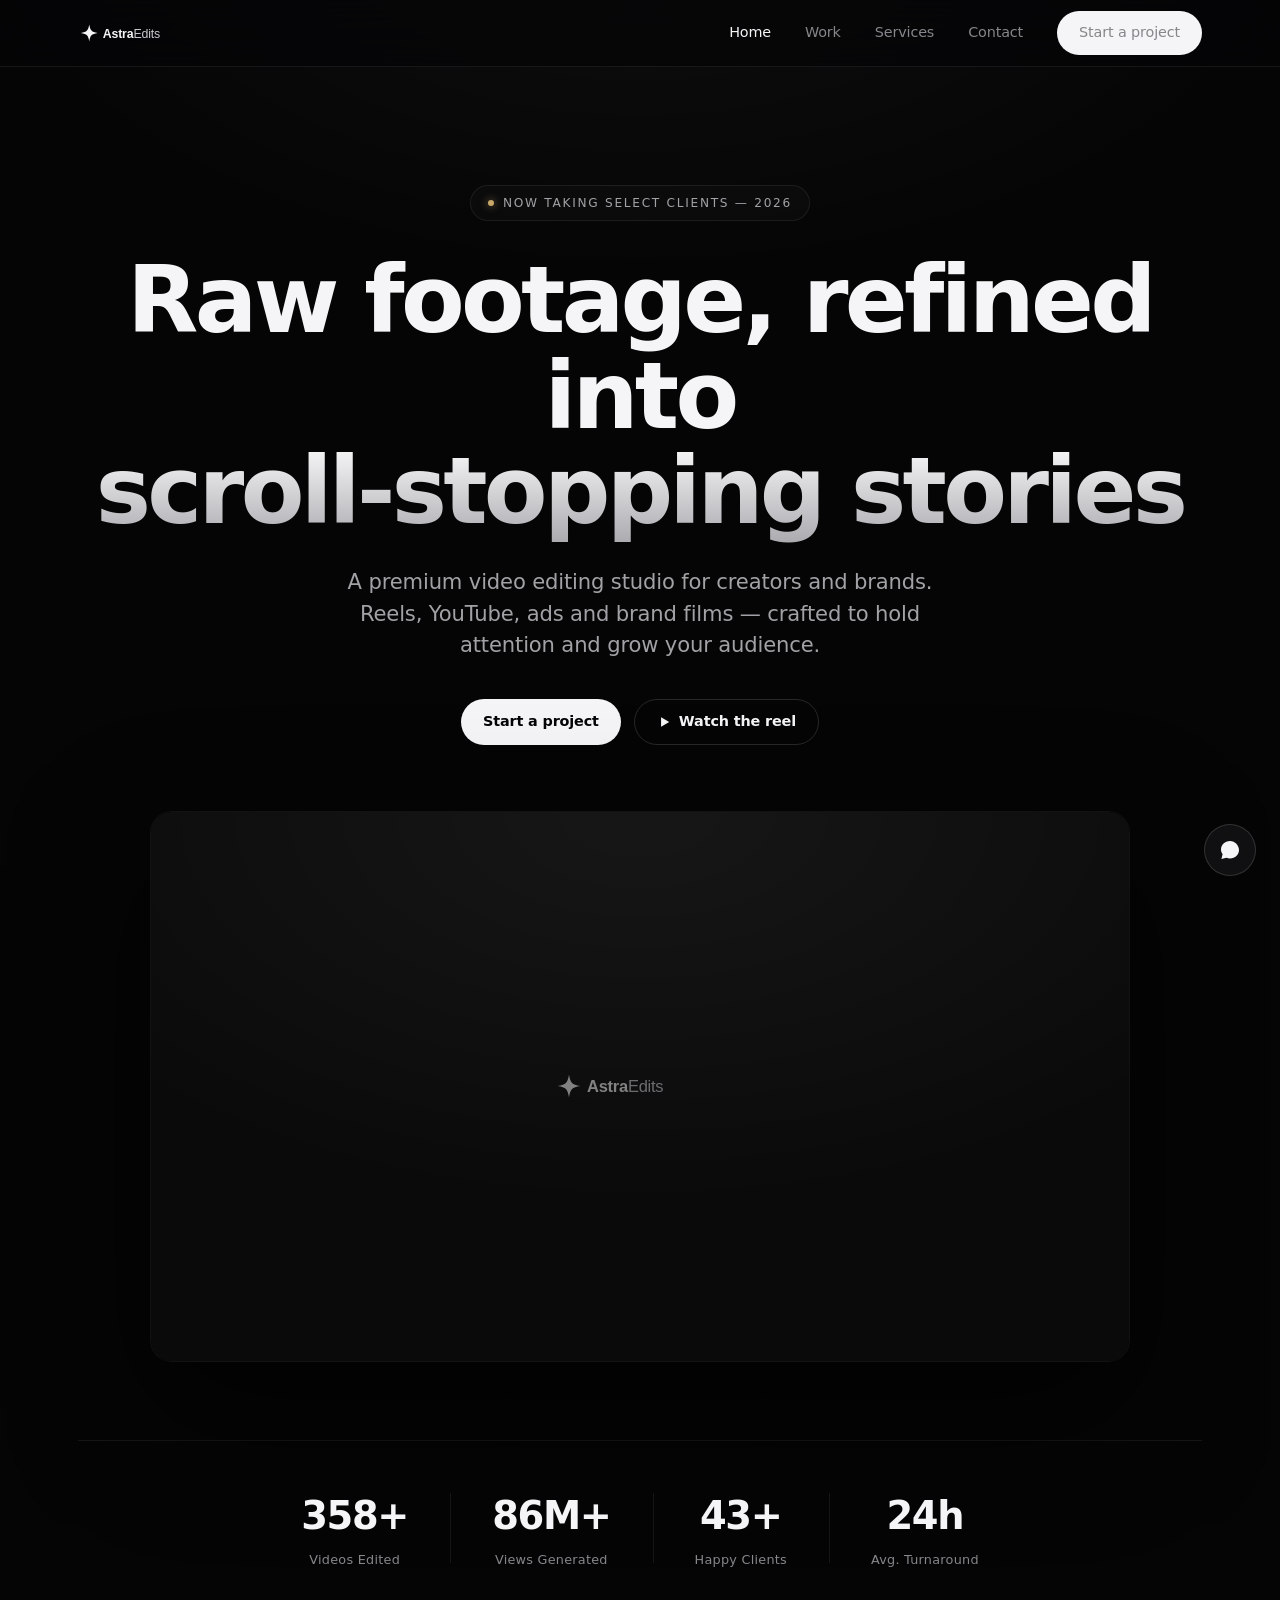
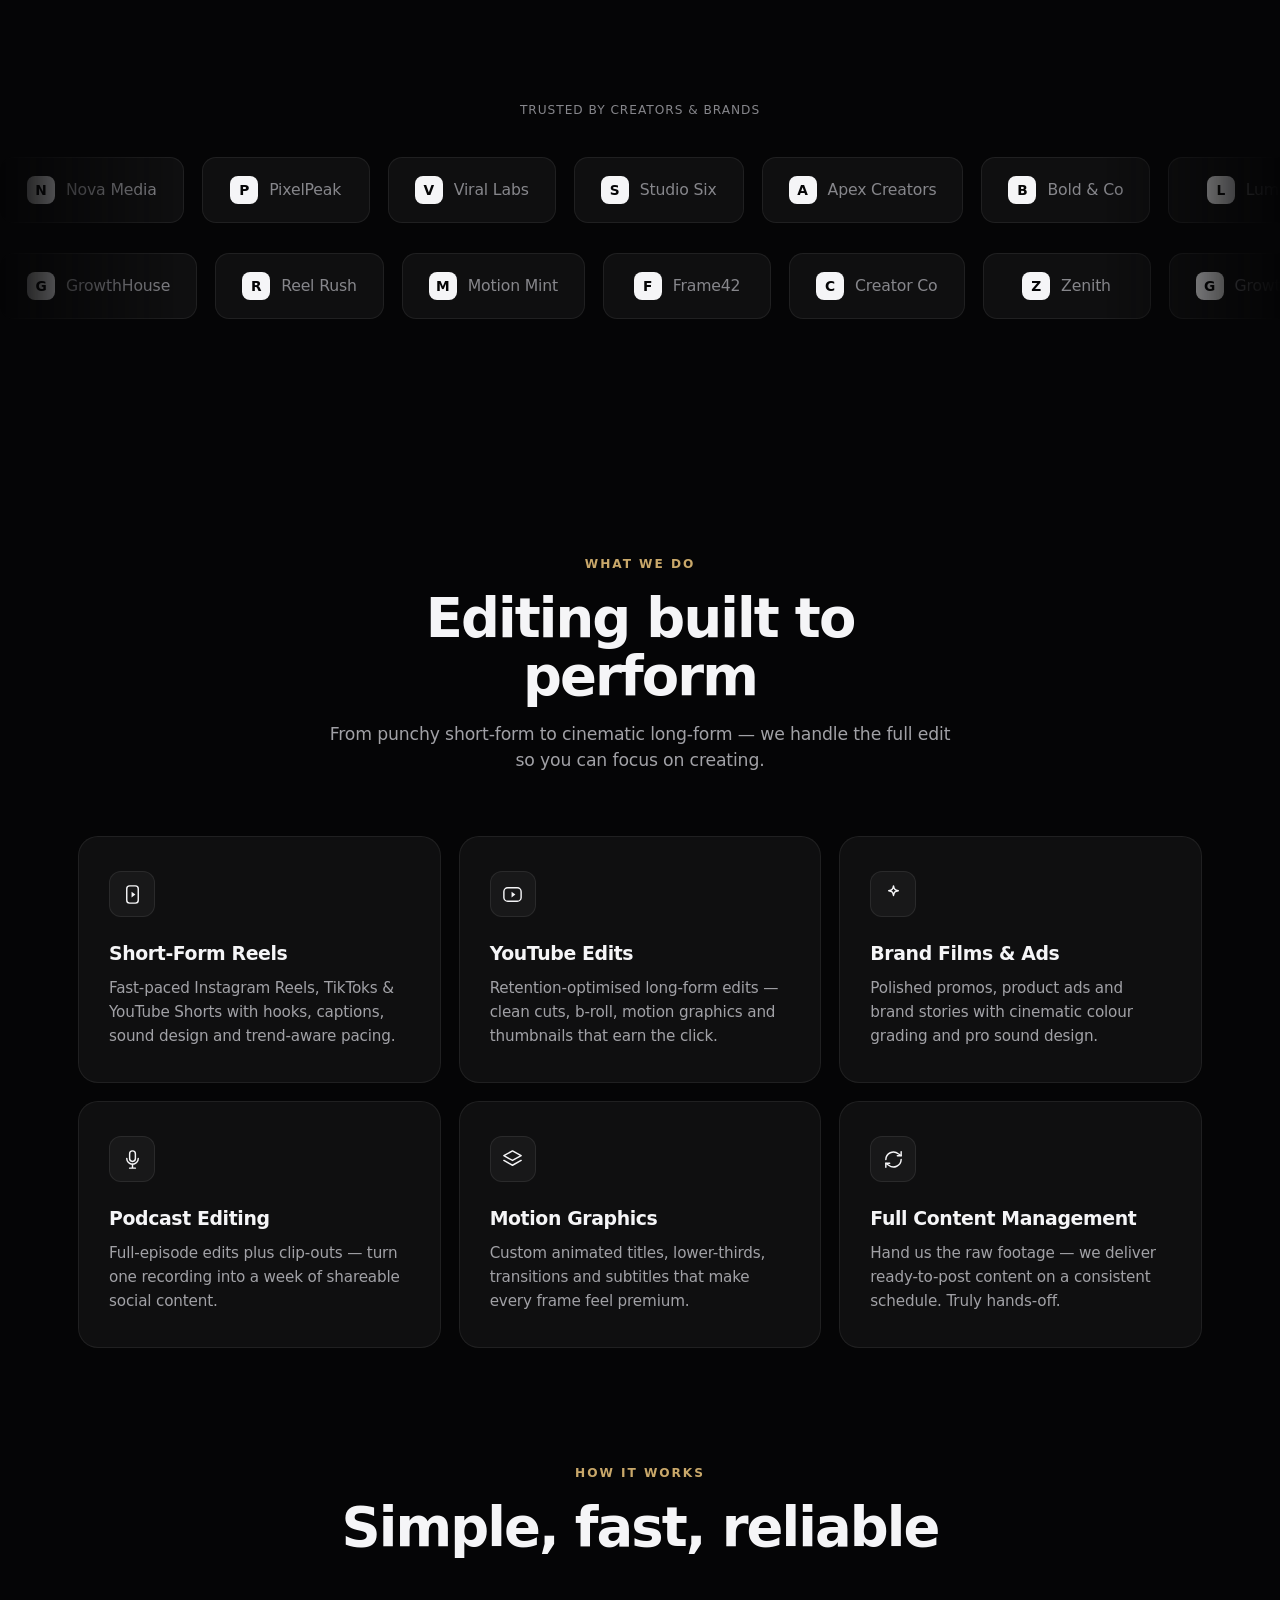
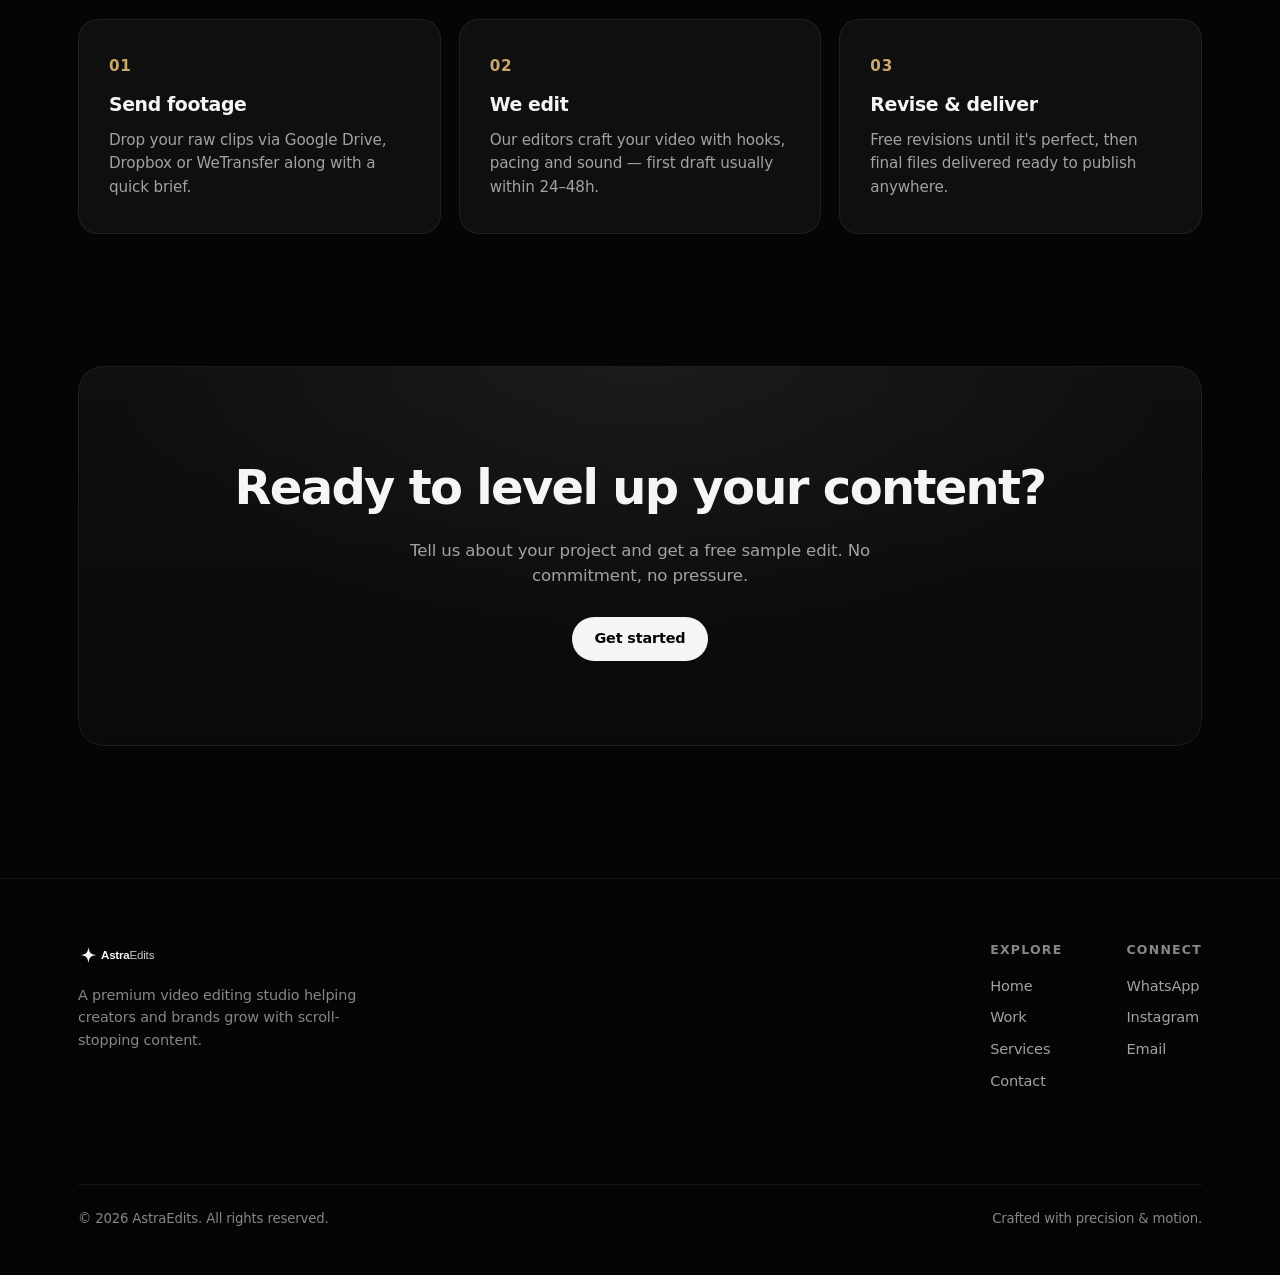
==== commit 1567b786: "Add files via upload" ====
--- a/index.html
+++ b/index.html
@@ -43,7 +43,7 @@
 
     <!-- SHOWREEL — drop showreel.mp4 into the repo and it auto-plays here -->
     <div class="hero-reel reveal">
-      <video autoplay muted loop playsinline preload="metadata">
+      <video autoplay muted loop playsinline preload="metadata" poster="showreel.jpg">
         <source src="showreel.mp4" type="video/mp4">
       </video>
       <div class="reel-fallback"><img src="logo.svg" alt="AstraEdits" style="height:40px;opacity:.5"></div>
--- a/styles.css
+++ b/styles.css
@@ -1,21 +1,18 @@
-/* ===== AstraEdits — Premium / Apple-inspired theme ===== */
+/* ===== AstraEdits — Monochrome Luxe (Apple-inspired) ===== */
 :root{
-  --bg:#060607;
-  --bg-2:#0b0b0d;
-  --surface:#111113;
-  --surface-2:#161618;
-  --border:rgba(255,255,255,.08);
+  --bg:#050506;
+  --bg-2:#0a0a0b;
+  --surface:#0f0f10;
+  --surface-2:#141416;
+  --border:rgba(255,255,255,.07);
   --hairline:rgba(255,255,255,.14);
-  --text:#f5f5f7;          /* Apple off-white */
-  --muted:#86868b;         /* Apple grey */
+  --text:#f5f5f7;
+  --muted:#86868b;
   --muted-2:#a1a1a6;
-  --accent:#8b7bff;        /* refined violet */
-  --accent-2:#00e0d3;      /* cyan — logo gradient only */
-  --gold:#d8b877;          /* luxury hairline */
+  --gold:#c9a86a;          /* single restrained luxe accent */
   --radius:20px;
   --radius-sm:14px;
   --maxw:1180px;
-  /* Apple uses its system font (SF Pro) — falls back to premium General Sans */
   --font:-apple-system,BlinkMacSystemFont,'General Sans','Segoe UI',system-ui,sans-serif;
   --ease:cubic-bezier(.22,1,.36,1);
 }
@@ -37,12 +34,11 @@
 .wrap{max-width:var(--maxw);margin:0 auto;padding:0 28px}
 section{position:relative}
 
-/* soft ambient backdrop — very restrained */
+/* whisper-soft neutral vignette — no colour */
 body::before{
   content:"";position:fixed;inset:0;z-index:-2;
   background:
-    radial-gradient(1000px 600px at 78% -8%, rgba(139,123,255,.10), transparent 60%),
-    radial-gradient(760px 520px at 5% 18%, rgba(0,224,211,.05), transparent 55%),
+    radial-gradient(1100px 620px at 50% -12%, rgba(255,255,255,.045), transparent 62%),
     var(--bg);
 }
 
@@ -51,26 +47,26 @@
   position:sticky;top:0;z-index:50;
   backdrop-filter:saturate(180%) blur(20px);
   -webkit-backdrop-filter:saturate(180%) blur(20px);
-  background:rgba(6,6,7,.72);
+  background:rgba(5,5,6,.7);
   border-bottom:1px solid var(--border);
 }
 .nav .wrap{display:flex;align-items:center;justify-content:space-between;height:66px}
 .brand{display:flex;align-items:center}
-.brand img{height:34px;width:auto}
-.nav-links{display:flex;align-items:center;gap:32px}
-.nav-links a{color:var(--muted);font-size:.92rem;font-weight:500;transition:color .25s var(--ease);position:relative}
+.brand img{height:30px;width:auto}
+.nav-links{display:flex;align-items:center;gap:34px}
+.nav-links a{color:var(--muted);font-size:.9rem;font-weight:500;transition:color .25s var(--ease)}
 .nav-links a:hover,.nav-links a.active{color:var(--text)}
 .btn{
   display:inline-flex;align-items:center;gap:8px;
-  padding:11px 22px;border-radius:980px;font-weight:600;font-size:.92rem;letter-spacing:-0.01em;
-  background:var(--text);color:#060607;
-  transition:transform .25s var(--ease),background .25s var(--ease),opacity .25s var(--ease);
+  padding:11px 22px;border-radius:980px;font-weight:600;font-size:.9rem;letter-spacing:-0.01em;
+  background:var(--text);color:#050506;
+  transition:transform .25s var(--ease),opacity .25s var(--ease);
   cursor:pointer;border:none;white-space:nowrap;
 }
-.btn:hover{transform:translateY(-1px);opacity:.92}
+.btn:hover{transform:translateY(-1px);opacity:.9}
 .btn-ghost{background:transparent;color:var(--text);border:1px solid var(--hairline)}
-.btn-ghost:hover{background:rgba(255,255,255,.06);border-color:rgba(255,255,255,.28);opacity:1}
-.btn svg{width:17px;height:17px}
+.btn-ghost:hover{background:rgba(255,255,255,.05);border-color:rgba(255,255,255,.3);opacity:1}
+.btn svg{width:16px;height:16px}
 .hamb{display:none;background:none;border:none;color:var(--text);cursor:pointer}
 .hamb svg{width:26px;height:26px}
 
@@ -78,55 +74,54 @@
 .icon{width:24px;height:24px;stroke:currentColor;fill:none;stroke-width:1.5;stroke-linecap:round;stroke-linejoin:round;display:block}
 
 /* ===== Hero ===== */
-.hero{padding:120px 0 96px;text-align:center;position:relative;overflow:hidden}
+.hero{padding:118px 0 92px;text-align:center;position:relative;overflow:hidden}
 .eyebrow{
-  display:inline-flex;align-items:center;gap:9px;font-size:.78rem;letter-spacing:.06em;text-transform:uppercase;
-  color:var(--muted-2);border:1px solid var(--border);padding:8px 16px;border-radius:980px;margin-bottom:30px;
+  display:inline-flex;align-items:center;gap:9px;font-size:.76rem;letter-spacing:.14em;text-transform:uppercase;
+  color:var(--muted-2);border:1px solid var(--border);padding:8px 17px;border-radius:980px;margin-bottom:32px;
   background:rgba(255,255,255,.02);font-weight:500;
 }
-.eyebrow .live{width:7px;height:7px;border-radius:50%;background:var(--accent-2);box-shadow:0 0 10px var(--accent-2);animation:pulse 1.8s infinite}
-@keyframes pulse{50%{opacity:.3}}
+.eyebrow .live{width:6px;height:6px;border-radius:50%;background:var(--gold);box-shadow:0 0 9px rgba(201,168,106,.7);animation:pulse 2s infinite}
+@keyframes pulse{50%{opacity:.35}}
 .hero h1{
-  font-weight:600;line-height:1.04;letter-spacing:-0.035em;
-  font-size:clamp(2.7rem,7.2vw,5.6rem);margin-bottom:26px;
+  font-weight:600;line-height:1.03;letter-spacing:-0.04em;
+  font-size:clamp(2.8rem,7.4vw,5.8rem);margin-bottom:26px;color:var(--text);
 }
 .hero h1 .g{
-  background:linear-gradient(110deg,#a89bff,#00e0d3 55%,#e9c46a);
+  background:linear-gradient(180deg,#ffffff 0%,#8f8f96 130%);
   -webkit-background-clip:text;background-clip:text;-webkit-text-fill-color:transparent;
 }
-.hero p.lead{font-size:clamp(1.1rem,1.9vw,1.35rem);color:var(--muted-2);max-width:600px;margin:0 auto 36px;font-weight:400;line-height:1.5}
-.hero-cta{display:flex;gap:14px;justify-content:center;flex-wrap:wrap}
-.hero-stats{display:flex;gap:0;justify-content:center;flex-wrap:wrap;margin-top:76px;border-top:1px solid var(--border);padding-top:44px}
-.hero-stats .s{text-align:center;padding:0 40px;position:relative}
+.hero p.lead{font-size:clamp(1.08rem,1.9vw,1.32rem);color:var(--muted-2);max-width:590px;margin:0 auto 38px;font-weight:400;line-height:1.5}
+.hero-cta{display:flex;gap:13px;justify-content:center;flex-wrap:wrap}
+.hero-stats{display:flex;gap:0;justify-content:center;flex-wrap:wrap;margin-top:78px;border-top:1px solid var(--border);padding-top:46px}
+.hero-stats .s{text-align:center;padding:0 42px;position:relative}
 .hero-stats .s+.s::before{content:"";position:absolute;left:0;top:6px;bottom:6px;width:1px;background:var(--border)}
-.hero-stats .num{font-size:2.4rem;font-weight:600;letter-spacing:-0.03em}
-.hero-stats .lbl{font-size:.82rem;color:var(--muted);letter-spacing:.02em;margin-top:4px}
-
-/* showreel media frame in hero */
+.hero-stats .num{font-size:2.4rem;font-weight:600;letter-spacing:-0.035em}
+.hero-stats .lbl{font-size:.8rem;color:var(--muted);letter-spacing:.02em;margin-top:5px}
+
+/* showreel montage frame */
 .hero-reel{
-  max-width:960px;margin:64px auto 0;border-radius:24px;overflow:hidden;position:relative;
-  border:1px solid var(--border);background:var(--surface);aspect-ratio:16/9;
-  box-shadow:0 40px 120px rgba(0,0,0,.6);
-}
-.hero-reel video,.hero-reel iframe{position:absolute;inset:0;width:100%;height:100%;object-fit:cover;border:0;opacity:0;transition:opacity .7s var(--ease);z-index:2}
+  max-width:980px;margin:66px auto 0;border-radius:22px;overflow:hidden;position:relative;
+  border:1px solid var(--border);background:#000;aspect-ratio:16/9;
+  box-shadow:0 50px 130px rgba(0,0,0,.7);
+}
+.hero-reel video,.hero-reel iframe{position:absolute;inset:0;width:100%;height:100%;object-fit:cover;border:0;opacity:0;transition:opacity .8s var(--ease);z-index:2}
 .hero-reel video.loaded{opacity:1}
 .hero-reel .reel-fallback{position:absolute;inset:0;display:grid;place-items:center;
-  background:radial-gradient(120% 120% at 50% 0%, rgba(139,123,255,.18), transparent 60%),linear-gradient(180deg,#141418,#0a0a0c)}
-.hero-reel .reel-fallback span{color:var(--muted);font-size:.9rem;letter-spacing:.04em}
+  background:radial-gradient(120% 120% at 50% 0%, rgba(255,255,255,.05), transparent 60%),#0a0a0b}
 
 /* reveal on scroll */
-.reveal{opacity:0;transform:translateY(24px);transition:opacity .8s var(--ease),transform .8s var(--ease)}
+.reveal{opacity:0;transform:translateY(22px);transition:opacity .8s var(--ease),transform .8s var(--ease)}
 .reveal.in{opacity:1;transform:none}
 
 /* ===== Section headings ===== */
-.sec-head{text-align:center;max-width:640px;margin:0 auto 60px}
-.sec-head .kicker{color:var(--accent);font-size:.78rem;letter-spacing:.08em;text-transform:uppercase;font-weight:600}
-.sec-head h2{font-size:clamp(2rem,4.4vw,3.3rem);letter-spacing:-0.03em;font-weight:600;margin:14px 0 16px;line-height:1.08}
+.sec-head{text-align:center;max-width:640px;margin:0 auto 62px}
+.sec-head .kicker{color:var(--gold);font-size:.76rem;letter-spacing:.16em;text-transform:uppercase;font-weight:600}
+.sec-head h2{font-size:clamp(2rem,4.4vw,3.4rem);letter-spacing:-0.035em;font-weight:600;margin:15px 0 16px;line-height:1.07}
 .sec-head p{color:var(--muted-2);font-size:1.08rem}
-.section-pad{padding:110px 0}
+.section-pad{padding:112px 0}
 
 /* ===== Cards / services ===== */
-.grid-3{display:grid;grid-template-columns:repeat(3,1fr);gap:20px}
+.grid-3{display:grid;grid-template-columns:repeat(3,1fr);gap:18px}
 .card{
   background:var(--surface);
   border:1px solid var(--border);border-radius:var(--radius);padding:34px 30px;
@@ -134,61 +129,46 @@
 }
 .card:hover{transform:translateY(-4px);border-color:var(--hairline);background:var(--surface-2)}
 .card .ico{
-  width:48px;height:48px;border-radius:12px;display:grid;place-items:center;margin-bottom:22px;
-  background:rgba(139,123,255,.10);border:1px solid rgba(139,123,255,.20);color:var(--accent);
-}
-.card .ico .icon{width:24px;height:24px}
-.card h3{font-size:1.2rem;font-weight:600;margin-bottom:10px;letter-spacing:-0.02em}
-.card p{color:var(--muted-2);font-size:.96rem;line-height:1.55}
-.card .step-num{font-size:1.05rem;font-weight:600;color:var(--accent)}
+  width:46px;height:46px;border-radius:12px;display:grid;place-items:center;margin-bottom:22px;
+  background:rgba(255,255,255,.04);border:1px solid rgba(255,255,255,.08);color:var(--text);
+}
+.card .ico .icon{width:23px;height:23px}
+.card h3{font-size:1.18rem;font-weight:600;margin-bottom:10px;letter-spacing:-0.02em}
+.card p{color:var(--muted-2);font-size:.95rem;line-height:1.55}
+.card .step-num{font-size:.95rem;font-weight:600;color:var(--gold);letter-spacing:.05em}
 
 /* ===== Client logo marquee ===== */
 .marquee{overflow:hidden;position:relative;padding:8px 0;-webkit-mask-image:linear-gradient(90deg,transparent,#000 14%,#000 86%,transparent);mask-image:linear-gradient(90deg,transparent,#000 14%,#000 86%,transparent)}
-.marquee-track{display:flex;gap:20px;width:max-content;animation:scroll 38s linear infinite}
+.marquee-track{display:flex;gap:18px;width:max-content;animation:scroll 40s linear infinite}
 .marquee:hover .marquee-track{animation-play-state:paused}
-.marquee.rev .marquee-track{animation-direction:reverse;animation-duration:44s}
+.marquee.rev .marquee-track{animation-direction:reverse;animation-duration:46s}
 @keyframes scroll{to{transform:translateX(-50%)}}
 .logo-chip{
   display:flex;align-items:center;justify-content:center;gap:11px;
-  min-width:172px;height:70px;padding:0 26px;border-radius:var(--radius-sm);
+  min-width:168px;height:66px;padding:0 26px;border-radius:var(--radius-sm);
   background:var(--surface);border:1px solid var(--border);
-  font-weight:500;color:var(--muted);font-size:1rem;letter-spacing:-0.01em;
+  font-weight:500;color:var(--muted);font-size:.98rem;letter-spacing:-0.01em;
   transition:color .3s,border-color .3s;white-space:nowrap;
 }
 .logo-chip:hover{color:var(--text);border-color:var(--hairline)}
-.logo-chip .badge{width:30px;height:30px;border-radius:8px;display:grid;place-items:center;font-weight:600;font-size:.9rem;color:#060607;background:linear-gradient(135deg,var(--accent),var(--accent-2))}
-
-/* ===== Work grid ===== */
-.work-grid{display:grid;grid-template-columns:repeat(3,1fr);gap:20px}
+.logo-chip .badge{width:28px;height:28px;border-radius:8px;display:grid;place-items:center;font-weight:600;font-size:.86rem;color:#050506;background:var(--text)}
+
+/* ===== Work grid — uniform vertical reels ===== */
+.work-grid{display:grid;grid-template-columns:repeat(4,1fr);gap:16px}
 .filters{display:flex;gap:9px;justify-content:center;flex-wrap:wrap;margin-bottom:48px}
-.filter{padding:9px 20px;border-radius:980px;border:1px solid var(--border);background:transparent;color:var(--muted);font-weight:500;cursor:pointer;font-size:.9rem;transition:all .25s var(--ease)}
+.filter{padding:9px 20px;border-radius:980px;border:1px solid var(--border);background:transparent;color:var(--muted);font-weight:500;cursor:pointer;font-size:.88rem;transition:all .25s var(--ease)}
 .filter:hover{color:var(--text);border-color:var(--hairline)}
-.filter.active{background:var(--text);color:#060607;border-color:transparent}
+.filter.active{background:var(--text);color:#050506;border-color:transparent}
 .reel{
-  position:relative;border-radius:var(--radius);overflow:hidden;border:1px solid var(--border);
-  background:var(--surface);aspect-ratio:9/16;cursor:pointer;transition:transform .4s var(--ease),box-shadow .4s var(--ease),border-color .4s var(--ease);
-}
-.reel.wide{aspect-ratio:16/9}
-.reel:hover{transform:translateY(-4px);border-color:var(--hairline);box-shadow:0 30px 70px rgba(0,0,0,.55)}
+  position:relative;border-radius:var(--radius-sm);overflow:hidden;border:1px solid var(--border);
+  background:#0a0a0b;aspect-ratio:9/16;transition:transform .4s var(--ease),box-shadow .4s var(--ease),border-color .4s var(--ease);
+}
+.reel:hover{transform:translateY(-4px);border-color:var(--hairline);box-shadow:0 28px 64px rgba(0,0,0,.6)}
 .reel .thumb{position:absolute;inset:0;width:100%;height:100%;object-fit:cover}
-.reel video.thumb{background:#0a0a0c}
-.reel .ph{position:absolute;inset:0;display:grid;place-items:center;background:linear-gradient(160deg,#17171b,#0c0c0e)}
-.reel .ph .play{width:58px;height:58px;border-radius:50%;display:grid;place-items:center;background:rgba(255,255,255,.14);backdrop-filter:blur(6px);border:1px solid rgba(255,255,255,.25);transition:transform .35s var(--ease),background .35s}
-.reel .ph .play svg{width:22px;height:22px;stroke:#fff;fill:#fff}
-.reel:hover .ph .play{transform:scale(1.08);background:rgba(255,255,255,.22)}
-.reel .meta{position:absolute;left:0;right:0;bottom:0;padding:18px;background:linear-gradient(0deg,rgba(0,0,0,.82),transparent);z-index:3}
-.reel .meta .tag{font-size:.7rem;letter-spacing:.06em;text-transform:uppercase;color:var(--muted-2);font-weight:500}
-.reel .meta h4{font-size:1.02rem;font-weight:600;letter-spacing:-0.01em;margin-top:2px}
-.reel iframe{position:absolute;inset:0;width:100%;height:100%;border:0;z-index:4}
-
-/* Instagram cover tiles — refined branded cover */
-.reel.ig .ph{background:linear-gradient(160deg,#241a3a,#3a1f30 55%,#101014)}
-.reel.ig:nth-of-type(3n+2) .ph{background:linear-gradient(160deg,#182648,#2a1c3e 55%,#0e0e12)}
-.reel.ig:nth-of-type(3n) .ph{background:linear-gradient(160deg,#331a2e,#3f2a1c 55%,#101014)}
-.reel.ig .ph .play svg{stroke:#fff;fill:none;stroke-width:1.6}
-.reel.ig .meta .tag{color:#c9b8ff}
-.reel.ig .ig-glyph{position:absolute;top:0;left:0;right:0;bottom:34%;display:grid;place-items:center;opacity:.4;z-index:2;pointer-events:none}
-.reel.ig .ig-glyph svg{width:48px;height:48px;stroke:#fff;fill:none;stroke-width:1.4}
+.reel video.thumb{background:#0a0a0b}
+.reel .meta{position:absolute;left:0;right:0;bottom:0;padding:16px;background:linear-gradient(0deg,rgba(0,0,0,.78),transparent);z-index:3}
+.reel .meta .tag{font-size:.66rem;letter-spacing:.1em;text-transform:uppercase;color:var(--muted-2);font-weight:500}
+.reel .meta h4{font-size:.96rem;font-weight:600;letter-spacing:-0.01em;margin-top:3px}
 
 /* ===== Contact ===== */
 .contact-grid{display:grid;grid-template-columns:repeat(3,1fr);gap:18px;margin-top:10px}
@@ -197,55 +177,51 @@
   padding:32px;border-radius:var(--radius);border:1px solid var(--border);
   background:var(--surface);transition:transform .4s var(--ease),border-color .4s var(--ease),background .4s var(--ease);
 }
-.contact-card:hover{transform:translateY(-4px);background:var(--surface-2)}
-.contact-card.wa:hover{border-color:rgba(37,211,102,.5)}
-.contact-card.ig:hover{border-color:rgba(225,48,108,.5)}
-.contact-card.mail:hover{border-color:rgba(216,184,119,.5)}
-.contact-card .ico{width:50px;height:50px;border-radius:13px;display:grid;place-items:center}
-.contact-card.wa .ico{background:rgba(37,211,102,.12);color:#25D366}
-.contact-card.ig .ico{background:rgba(225,48,108,.12);color:#E1306C}
-.contact-card.mail .ico{background:rgba(216,184,119,.12);color:var(--gold)}
-.contact-card .ico .icon{width:24px;height:24px}
-.contact-card h3{font-size:1.15rem;font-weight:600;letter-spacing:-0.02em}
-.contact-card p{color:var(--muted-2);font-size:.93rem;line-height:1.5}
-.contact-card .val{font-weight:600;color:var(--text);font-size:.95rem}
+.contact-card:hover{transform:translateY(-4px);background:var(--surface-2);border-color:var(--hairline)}
+.contact-card .ico{width:48px;height:48px;border-radius:13px;display:grid;place-items:center;background:rgba(255,255,255,.04);border:1px solid rgba(255,255,255,.08);color:var(--text)}
+.contact-card .ico .icon{width:23px;height:23px}
+.contact-card h3{font-size:1.12rem;font-weight:600;letter-spacing:-0.02em}
+.contact-card p{color:var(--muted-2);font-size:.92rem;line-height:1.5}
+.contact-card .val{font-weight:600;color:var(--text);font-size:.94rem}
 .cta-band{
-  text-align:center;padding:80px 30px;border-radius:28px;margin-top:20px;
+  text-align:center;padding:84px 30px;border-radius:26px;margin-top:20px;
   background:linear-gradient(180deg,var(--surface),var(--bg-2));border:1px solid var(--border);position:relative;overflow:hidden;
 }
-.cta-band::before{content:"";position:absolute;inset:0;background:radial-gradient(80% 120% at 50% 0%, rgba(139,123,255,.14), transparent 60%);pointer-events:none}
-.cta-band h2{font-size:clamp(1.9rem,4vw,2.9rem);letter-spacing:-0.03em;font-weight:600;margin-bottom:16px;position:relative}
-.cta-band p{color:var(--muted-2);max-width:520px;margin:0 auto 28px;position:relative;font-size:1.05rem}
+.cta-band::before{content:"";position:absolute;inset:0;background:radial-gradient(80% 120% at 50% 0%, rgba(255,255,255,.05), transparent 60%);pointer-events:none}
+.cta-band h2{font-size:clamp(1.9rem,4vw,3rem);letter-spacing:-0.035em;font-weight:600;margin-bottom:16px;position:relative}
+.cta-band p{color:var(--muted-2);max-width:520px;margin:0 auto 28px;position:relative;font-size:1.04rem}
 .cta-band .btn{position:relative}
 
 /* ===== Footer ===== */
-.footer{border-top:1px solid var(--border);padding:60px 0 44px;margin-top:20px}
+.footer{border-top:1px solid var(--border);padding:62px 0 46px;margin-top:20px}
 .footer .wrap{display:flex;justify-content:space-between;gap:40px;flex-wrap:wrap;align-items:flex-start}
-.footer .brand img{height:32px}
-.footer .muted{color:var(--muted);font-size:.9rem;max-width:280px;margin-top:14px;line-height:1.55}
+.footer .brand img{height:28px}
+.footer .muted{color:var(--muted);font-size:.9rem;max-width:280px;margin-top:15px;line-height:1.55}
 .footer .cols{display:flex;gap:64px;flex-wrap:wrap}
-.footer h5{font-size:.8rem;letter-spacing:.06em;text-transform:uppercase;color:var(--muted);margin-bottom:15px;font-weight:600}
-.footer a{display:block;color:var(--muted-2);font-size:.92rem;margin-bottom:10px;transition:color .25s}
+.footer h5{font-size:.78rem;letter-spacing:.1em;text-transform:uppercase;color:var(--muted);margin-bottom:15px;font-weight:600}
+.footer a{display:block;color:var(--muted-2);font-size:.91rem;margin-bottom:10px;transition:color .25s}
 .footer a:hover{color:var(--text)}
-.footer .copy{width:100%;border-top:1px solid var(--border);margin-top:40px;padding-top:24px;color:var(--muted);font-size:.84rem;display:flex;justify-content:space-between;flex-wrap:wrap;gap:10px}
-
-/* floating whatsapp */
-.fab{position:fixed;right:24px;bottom:24px;z-index:60;width:54px;height:54px;border-radius:50%;background:#25D366;display:grid;place-items:center;box-shadow:0 10px 34px rgba(37,211,102,.42);transition:transform .3s var(--ease);color:#fff}
-.fab svg{width:26px;height:26px;fill:#fff;stroke:none}
-.fab:hover{transform:scale(1.08)}
+.footer .copy{width:100%;border-top:1px solid var(--border);margin-top:42px;padding-top:24px;color:var(--muted);font-size:.83rem;display:flex;justify-content:space-between;flex-wrap:wrap;gap:10px}
+
+/* floating whatsapp — refined glass, not neon */
+.fab{position:fixed;right:24px;bottom:24px;z-index:60;width:52px;height:52px;border-radius:50%;background:rgba(20,20,22,.8);backdrop-filter:blur(10px);border:1px solid var(--hairline);display:grid;place-items:center;transition:transform .3s var(--ease),background .3s;color:var(--text)}
+.fab svg{width:24px;height:24px;fill:currentColor;stroke:none}
+.fab:hover{transform:scale(1.08);background:rgba(30,30,33,.9)}
 
 /* ===== Responsive ===== */
+@media(max-width:1080px){ .work-grid{grid-template-columns:repeat(3,1fr)} }
 @media(max-width:900px){
-  .grid-3,.work-grid,.contact-grid{grid-template-columns:1fr 1fr}
-  .nav-links{position:fixed;inset:66px 0 auto 0;flex-direction:column;background:rgba(6,6,7,.98);backdrop-filter:blur(20px);padding:26px 28px;gap:22px;border-bottom:1px solid var(--border);transform:translateY(-130%);transition:transform .4s var(--ease);height:auto}
+  .grid-3,.contact-grid{grid-template-columns:1fr 1fr}
+  .nav-links{position:fixed;inset:66px 0 auto 0;flex-direction:column;background:rgba(5,5,6,.98);backdrop-filter:blur(20px);padding:26px 28px;gap:22px;border-bottom:1px solid var(--border);transform:translateY(-130%);transition:transform .4s var(--ease);height:auto}
   .nav-links.open{transform:none}
   .hamb{display:block}
   .hero-stats .s{padding:14px 26px}
 }
-@media(max-width:620px){
-  .grid-3,.work-grid,.contact-grid{grid-template-columns:1fr}
+@media(max-width:680px){
+  .work-grid{grid-template-columns:repeat(2,1fr)}
+  .grid-3,.contact-grid{grid-template-columns:1fr}
   .hero-stats{gap:0}
   .hero-stats .s+.s::before{display:none}
   .footer .wrap{flex-direction:column}
-  .section-pad{padding:80px 0}
-}
+  .section-pad{padding:78px 0}
+}
